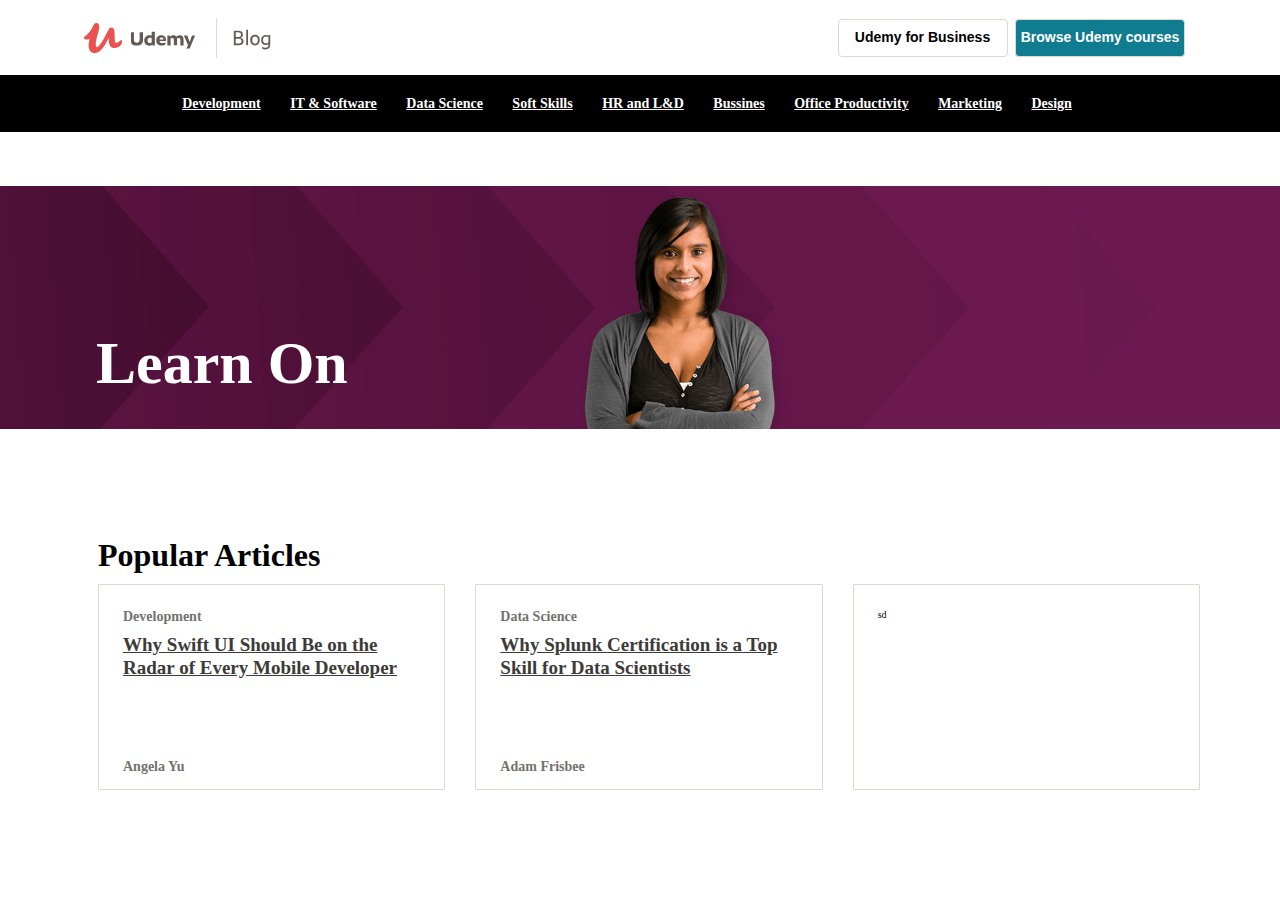
==== UdemyBlog/index.html @ 716effa5 "add+" ====
<!DOCTYPE html>
<html lang="en">
  <head>
    <meta charset="UTF-8" />
    <meta name="viewport" content="width=device-width, initial-scale=1.0" />
    <link rel="stylesheet" href="./css/bootstrap.min.css" />
    <link rel="stylesheet" href="./css/stilos.css" />
    <title>Document</title>
  </head>

  <body>
    <header class="header-main">
      <div class="img-container">
        <div class="imgs">
          <a href="#">
            <img class="img-1" src="./img-class/udemy-logo.svg"
          /></a>
          <a href="#">
            <img class="img-2" src="./img-class/just-blog-logo.svg"
          /></a>
        </div>
      </div>

      <div class="buttons">
        <button class="btn-1">Udemy for Business</button>
        <button class="btn-2">Browse Udemy courses</button>
      </div>
    </header>

    <div class="barra-menu">
      <div class="menu-cantainer">
        <ul>
          <li>
            <a href="#">Development</a>
            <a href="#">IT & Software</a>
            <a href="#">Data Science</a>
            <a href="#">Soft Skills</a>
            <a href="#">HR and L&D</a>
            <a href="#">Bussines</a>
            <a href="#">Office Productivity</a>
            <a href="#">Marketing</a>
            <a href="#">Design</a>
            <a href="#"
              ><img class="icon" src="./img-class/icons8-searchpng.png" alt=""
            /></a>
          </li>
        </ul>
      </div>
    </div>

    <div class="img-fondo">
      <img class="img-3" src="./img-class/fondoUdemy.png" alt="" />

      <h2 class="title-img">Learn On</h2>
    </div>

    <section class="container-main">
      <div></div>
      <div class="titles"><h3>Popular Articles</h3></div>
      <div class="container-1">
        <div class="blocks bc-1">
          <div>
            <p class="title-superior">Development</p>
          </div>
          <h2 class="title-center">
            <a href="#" class="link-s"
              >Why Swift UI Should Be on the Radar of Every Mobile Developer</a
            >
          </h2>
          <div class="title-inferior">
            <h2>Angela Yu</h2>
          </div>
        </div>

        <div class="blocks bc-2">
          <div>
            <p class="title-superior">Data Science</p>
          </div>
          <h2 class="title-center">
            <a href="#" class="link-s"
              >Why Splunk Certification is a Top Skill for Data Scientists</a
            >
          </h2>
          <div class="title-inferior">
            <h2>Adam Frisbee</h2>
          </div>
        </div>
        <div class="blocks">sd</div>
      </div>
    </section>
  </body>
</html>
---- UdemyBlog/css/stilos.css ----
* {
  margin: 0;
  padding: 0;
  box-sizing: border-box;
}
html {
  font-size: 62.5%;
}
.header-main {
  display: flex;
  height: 7.5rem;
}
.imgs {
  display: flex;
  margin: 1.8rem 0 0 8.4rem;
}
.img-1 {
  height: 4rem;
  margin-right: 00.5rem;
}
.img-2 {
  height: 4rem;
}

.buttons {
  width: 100vw;
  text-align: right;
  margin: auto;
  margin-right: 9rem;
}

.btn-1,
.btn-2 {
  margin-right: 0.5rem;
  height: 2.5rem;
  border: 1px solid #dcdacb;
  width: 17rem;
  height: 3.8rem;
  font-size: 1.4rem;
  font-weight: 700;
  line-height: 120%;
  border-radius: 4px;
  cursor: pointer;
}
.btn-1 {
  background-color: transparent;
}
.btn-2 {
  background-color: #0f7c90;
  color: #ffff;
}
.btn-1:hover {
  background-color: #0f7c90;
  color: #ffff;
  text-decoration: none;
}
.btn-2:hover {
  background-color: #0a5260;
  text-decoration: none;
}

.barra-menu {
  background-color: #000;
  height: 5.7rem;
  width: 100%;
}

.menu-container,
ul {
  padding-top: 2.1rem;
}
.menu-container,
ul a {
  padding: 1.3rem;
}

.menu-container,
li,
a {
  text-align: center;
  color: #fff;
  font-size: 1.4rem;
  font-weight: 700;
  line-height: 120%;
}

.menu-container,
a:hover {
  color: #fff;
}

.icon {
  height: 2.5rem;
  float: right;
  margin-right: 9.5rem;
  margin-left: -15rem;
  /* margin-right: -22rem; */
}

.img-3 {
  width: 100%;
  object-fit: none;
  height: 39vh;
}

.title-img {
  color: #fff;
  font-weight: 700;
  font-size: 6rem;
  margin: -15.6rem 0 0 9.6rem;
}
.img-fondo {
  margin-bottom: 10rem;
}

.container-main {
  /* background-color: blueviolet; */
  width: 100%;
  padding-left: 9.8rem;
  padding-right: 8rem;
  /* 84px; */
}
.container-1 {
  /* background-color: blanchedalmond; */
  /* padding: 3rem 0 3rem; */
  display: flex;
}
.titles {
  margin-top: 13.9rem;
  margin-bottom: 1rem;
}

.titles,
h3 {
  font-size: 3.2rem;
  font-weight: 700;
}

.blocks {
  /* background-color: brown; */
  width: 33.3%;
  border: 1px solid #dcdacb;
  border-radius: 1px;
  padding: 24px;
}

.bc-1,
.bc-2 {
  margin-right: 3rem;
}

.link-s {
  color: #3c3b37;
  font-weight: 700;
  font-size: 1.9rem;
  height: 70px;
  margin-bottom: 10px;
  line-height: 1.2;
}
.title-superior {
  color: #73726c;
  line-height: 120%;
  font-size: 1.4rem;
  font-weight: 700;
  margin-bottom: 0.8rem;
}

.title-center {
  margin-bottom: 8rem;
}

.title-inferior,
h2 {
  font-size: 1.4rem;
  color: #73726c;
}
.title-inferior {
  margin-top: 4.8rem;
  margin-bottom: -1rem;
}

/* @media screen and (max-width: 450px) {
  For mobile phones:
  .imgs {
    width: 100%;
    margin-left: 3rem;
  }

  .img-1,
  .img-2 {
    height: 4rem;
  }
  .buttons {
    margin-left: 3rem;
    width: 17.5rem;
    height: 3.8rem;
  }
} */
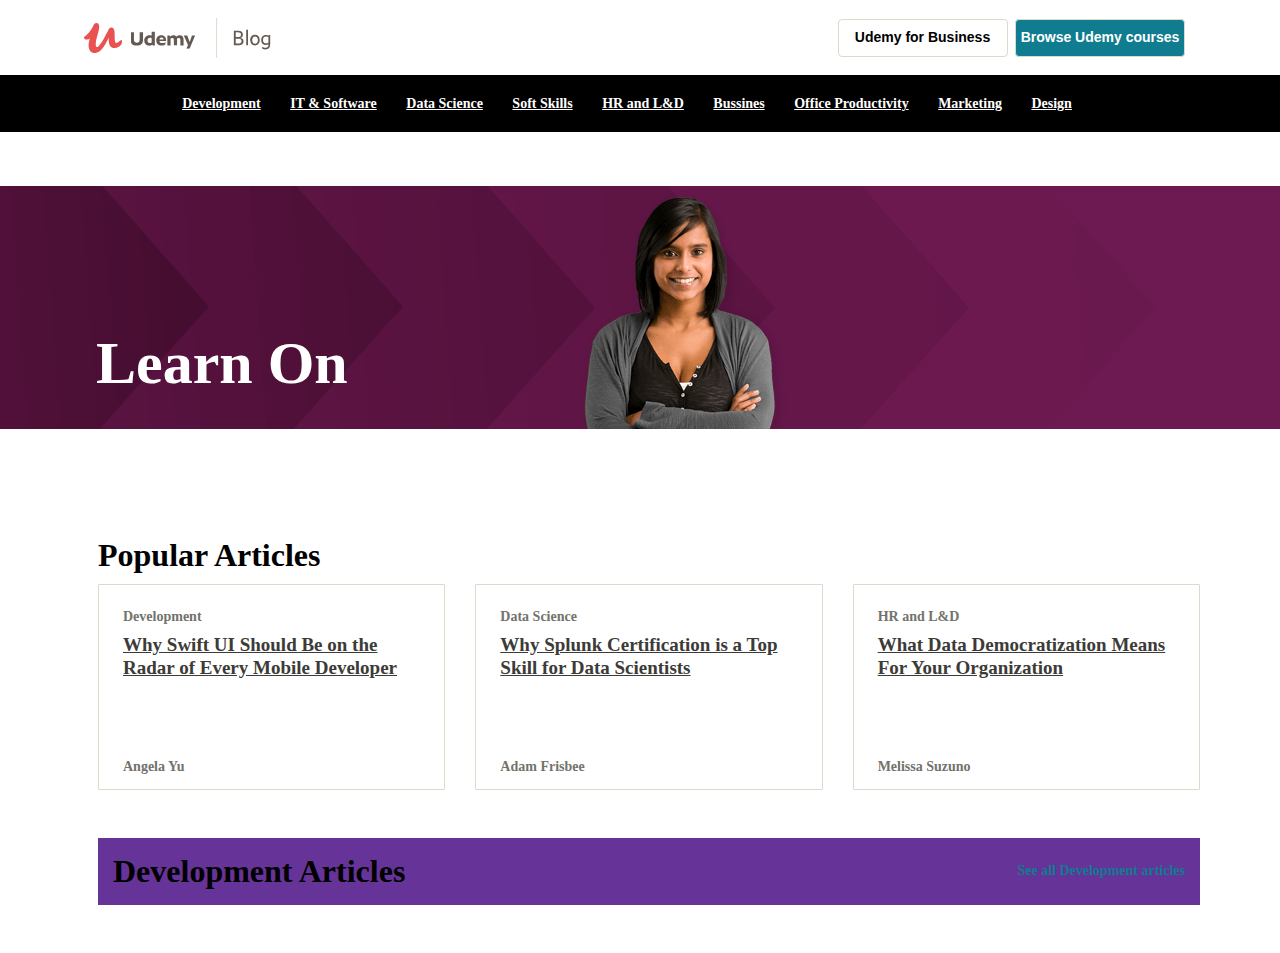
==== commit 297d5df0: "add-head" ====
--- a/UdemyBlog/index.html
+++ b/UdemyBlog/index.html
@@ -56,7 +56,7 @@
 
     <section class="container-main">
       <div></div>
-      <div class="titles"><h3>Popular Articles</h3></div>
+      <div><h3 class="titles">Popular Articles</h3></div>
       <div class="container-1">
         <div class="blocks bc-1">
           <div>
@@ -85,7 +85,30 @@
             <h2>Adam Frisbee</h2>
           </div>
         </div>
-        <div class="blocks">sd</div>
+        <div class="blocks">
+          <div>
+            <p class="title-superior">HR and L&D</p>
+          </div>
+          <h2 class="title-center">
+            <a href="#" class="link-s"
+              >What Data Democratization Means For Your Organization</a
+            >
+          </h2>
+          <div class="title-inferior">
+            <h2>Melissa Suzuno</h2>
+          </div>
+        </div>
+      </div>
+    </section>
+
+    <section class="container-2">
+      <div class="header-link">
+        <div class="block-3">
+          <div class="link-1"><p class="text-1">Development Articles</p></div>
+          <div class="link-2">
+            <a href="#" class="links">See all Development articles</a>
+          </div>
+        </div>
       </div>
     </section>
   </body>
--- a/UdemyBlog/css/stilos.css
+++ b/UdemyBlog/css/stilos.css
@@ -113,25 +113,29 @@
   margin-bottom: 10rem;
 }
 
-.container-main {
+.container-main,
+.container-2 {
   /* background-color: blueviolet; */
   width: 100%;
   padding-left: 9.8rem;
   padding-right: 8rem;
+  margin-bottom: 4.8rem;
   /* 84px; */
 }
-.container-1 {
-  /* background-color: blanchedalmond; */
-  /* padding: 3rem 0 3rem; */
+.container-1,
+.block-3 {
   display: flex;
 }
 .titles {
   margin-top: 13.9rem;
   margin-bottom: 1rem;
 }
+.link-2 {
+  background-color: rebeccapurple;
+}
 
 .titles,
-h3 {
+.text-1 {
   font-size: 3.2rem;
   font-weight: 700;
 }
@@ -157,6 +161,12 @@
   margin-bottom: 10px;
   line-height: 1.2;
 }
+
+.link-s:hover {
+  color: #0f7c90;
+  text-decoration: none;
+}
+
 .title-superior {
   color: #73726c;
   line-height: 120%;
@@ -179,6 +189,28 @@
   margin-bottom: -1rem;
 }
 
+.header-link {
+  background-color: rebeccapurple;
+  padding: 1.5rem;
+}
+.link-2,
+.link-1 {
+  width: 50%;
+}
+.link-2,
+.links {
+  text-align: right;
+  margin: auto;
+  font-size: 1.4rem;
+  font-weight: 700;
+  line-height: 120%;
+  color: #0f7c90;
+  text-decoration: none;
+}
+
+.links:hover {
+  color: #0f7c90;
+}
 /* @media screen and (max-width: 450px) {
   For mobile phones:
   .imgs {
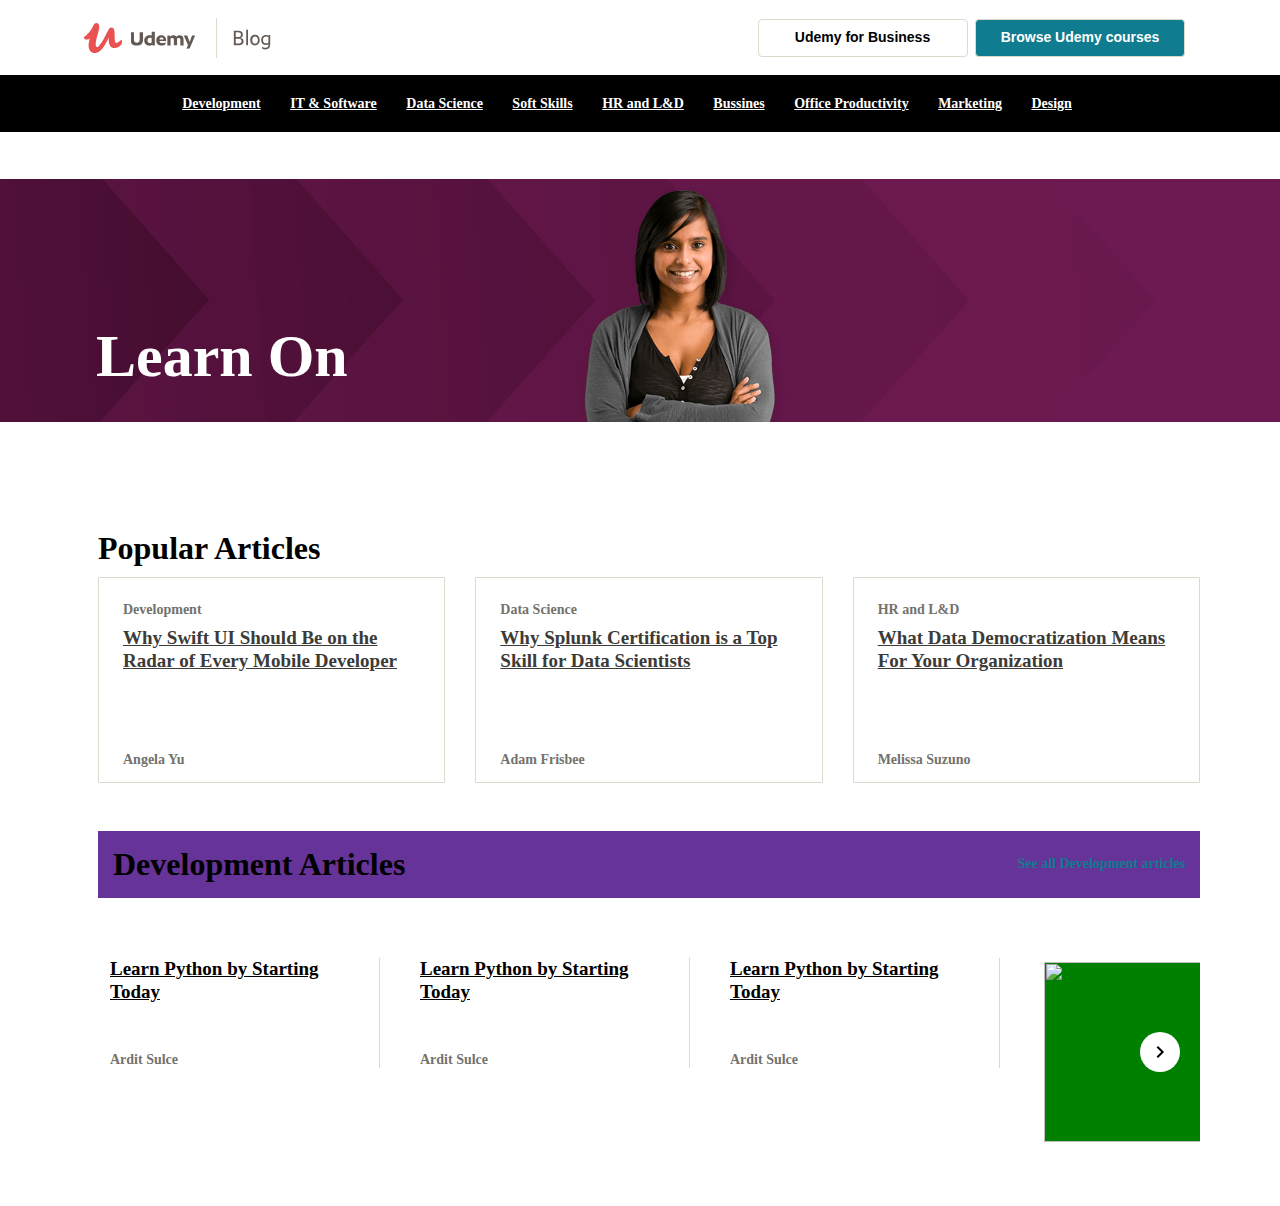
==== commit 5e061cca: "add-corusel" ====
--- a/UdemyBlog/index.html
+++ b/UdemyBlog/index.html
@@ -49,8 +49,7 @@
     </div>
 
     <div class="img-fondo">
-      <img class="img-3" src="./img-class/fondoUdemy.png" alt="" />
-
+      <img class="img-3" src="./img-class/fondoUdemy.png" />
       <h2 class="title-img">Learn On</h2>
     </div>
 
@@ -111,5 +110,72 @@
         </div>
       </div>
     </section>
+
+    <section class="container-2">
+      <div id="wrapper">
+        <div id="carousel">
+          <div id="content">
+            <div class="box-1">
+              <h2><a class="ref-1" href="#">Learn Python by Starting Today</a></h2>
+              <div class="title-inferior">
+                <h2>Ardit Sulce</h2>
+              </div>
+            </div>
+            <div class="box-1">
+              <h2><a class="ref-1" href="#">Learn Python by Starting Today</a></h2>
+              <div class="title-inferior">
+                <h2>Ardit Sulce</h2>
+              </div>
+            </div>
+
+            <div class="box-1">
+              <h2><a class="ref-1" href="#">Learn Python by Starting Today</a></h2>
+              <div class="title-inferior">
+                <h2>Ardit Sulce</h2>
+              </div>
+            </div>
+
+            
+
+            <img
+              class="item"
+              src="https://lh3.googleusercontent.com/0OynDYRoCaQWJIUyiOrUVeoub0mLNrDUcUZrJXF2WHQD77o-F_g2EnqZqVevO954WzD7mC5qTg=w512-h512-l90-rj"
+            />
+            <img
+              src="https://lh3.googleusercontent.com/e2WxnnYi-F9oN4e0HdLosbq8nlxezfIlxAze2Ba0zE2JR8Es7j-4tNtXc9atwL51FHpaTMtDgmc=w544-h544-l90-rj"
+              class="item"
+            />
+          
+           
+        </div>
+        <button id="prev">
+          <svg
+            xmlns="http://www.w3.org/2000/svg"
+            width="24"
+            height="24"
+            viewBox="0 0 24 24"
+          >
+            <path fill="none" d="M0 0h24v24H0V0z" />
+            <path
+              d="M15.61 7.41L14.2 6l-6 6 6 6 1.41-1.41L11.03 12l4.58-4.59z"
+            />
+          </svg>
+        </button>
+        <button id="next">
+          <svg
+            xmlns="http://www.w3.org/2000/svg"
+            width="24"
+            height="24"
+            viewBox="0 0 24 24"
+          >
+            <path fill="none" d="M0 0h24v24H0V0z" />
+            <path
+              d="M10.02 6L8.61 7.41 13.19 12l-4.58 4.59L10.02 18l6-6-6-6z"
+            />
+          </svg>
+        </button>
+      </div>
+    </section>
   </body>
+  <script src="./corusel.js"></script>
 </html>
--- a/UdemyBlog/css/stilos.css
+++ b/UdemyBlog/css/stilos.css
@@ -34,7 +34,7 @@
   margin-right: 0.5rem;
   height: 2.5rem;
   border: 1px solid #dcdacb;
-  width: 17rem;
+  width: 21rem;
   height: 3.8rem;
   font-size: 1.4rem;
   font-weight: 700;
@@ -63,6 +63,7 @@
   background-color: #000;
   height: 5.7rem;
   width: 100%;
+  margin-bottom: -0.7rem;
 }
 
 .menu-container,
@@ -109,9 +110,6 @@
   font-size: 6rem;
   margin: -15.6rem 0 0 9.6rem;
 }
-.img-fondo {
-  margin-bottom: 10rem;
-}
 
 .container-main,
 .container-2 {
@@ -153,7 +151,8 @@
   margin-right: 3rem;
 }
 
-.link-s {
+.link-s,
+.ref-1 {
   color: #3c3b37;
   font-weight: 700;
   font-size: 1.9rem;
@@ -162,7 +161,8 @@
   line-height: 1.2;
 }
 
-.link-s:hover {
+.link-s:hover,
+.ref-1:hover {
   color: #0f7c90;
   text-decoration: none;
 }
@@ -228,3 +228,69 @@
     height: 3.8rem;
   }
 } */
+
+#wrapper {
+  width: 100%;
+  position: relative;
+}
+
+#carousel {
+  overflow: auto;
+  scroll-behavior: smooth;
+  scrollbar-width: none;
+}
+
+#carousel::-webkit-scrollbar {
+  height: 0;
+}
+
+#prev,
+#next {
+  display: flex;
+  justify-content: center;
+  align-content: center;
+  background: white;
+  border: none;
+  padding: 8px;
+  border-radius: 50%;
+  outline: 0;
+  cursor: pointer;
+  position: absolute;
+}
+
+#prev {
+  top: 50%;
+  left: 0;
+  transform: translate(50%, -50%);
+  display: none;
+}
+
+#next {
+  top: 50%;
+  right: 0;
+  transform: translate(-50%, -50%);
+}
+
+#content {
+  display: grid;
+  grid-gap: 16px;
+  grid-auto-flow: column;
+  box-sizing: border-box;
+}
+
+.item {
+  width: 180px;
+  height: 180px;
+  background: green;
+  margin: 1.6rem;
+}
+.box-1 {
+  border-right: 1px solid #dcdacb;
+  padding: 0 24px 0 0;
+  width: 27rem;
+  height: 11rem;
+  margin: 1.2rem;
+}
+.ref-1 {
+  color: #000;
+}
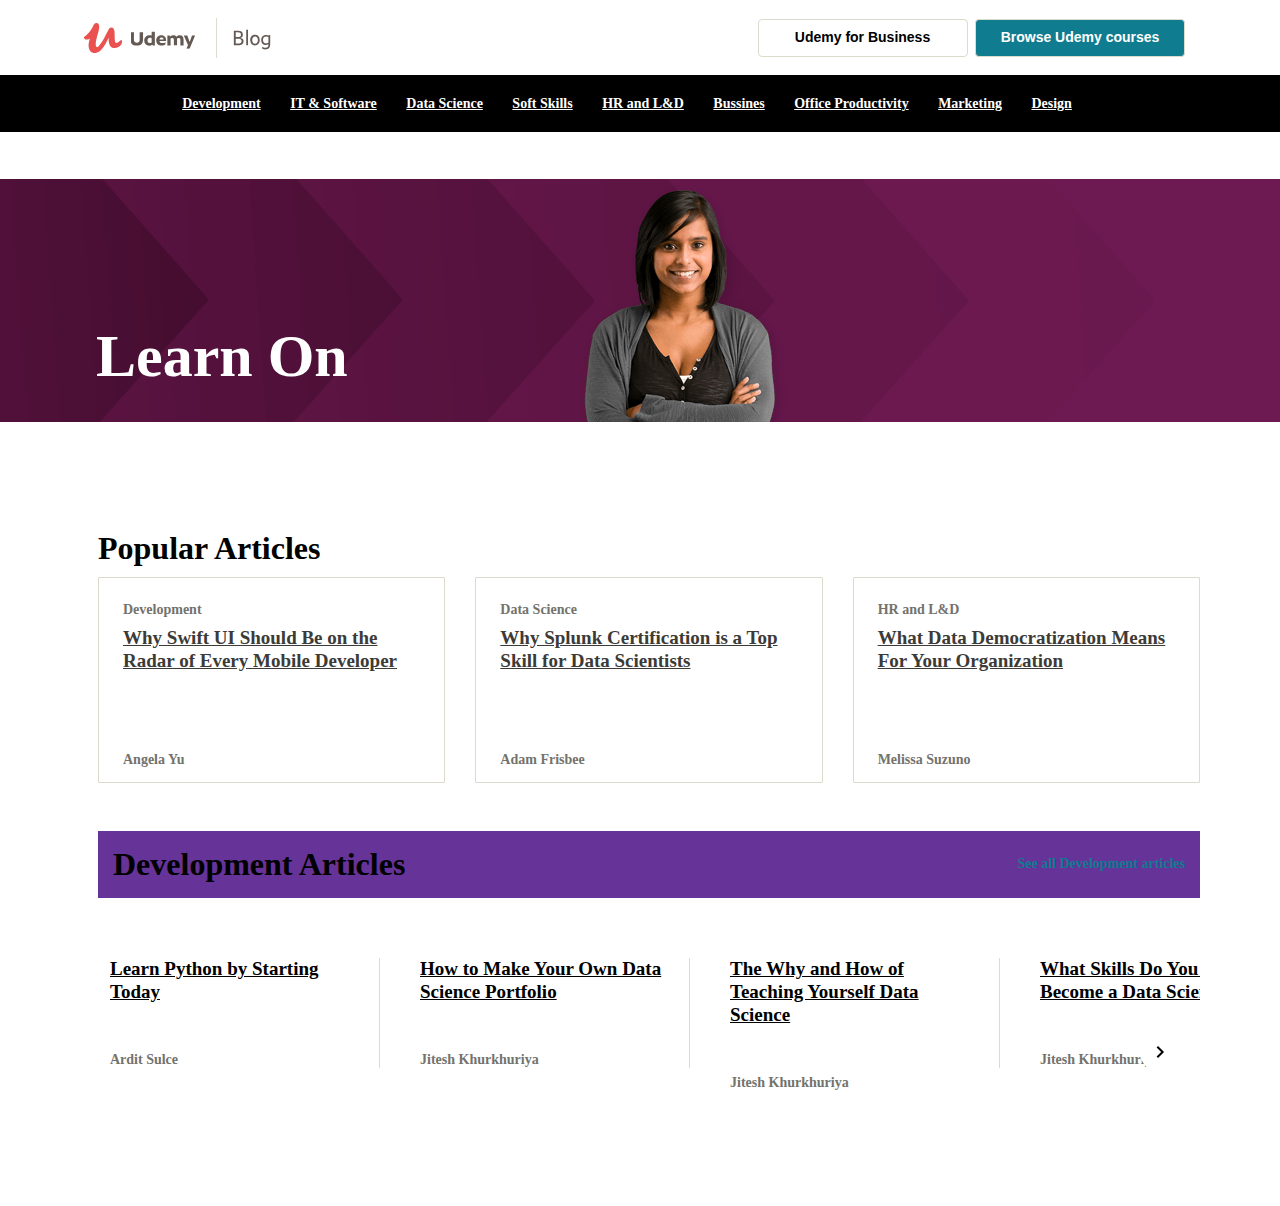
==== commit 8658b8b5: "add" ====
--- a/UdemyBlog/index.html
+++ b/UdemyBlog/index.html
@@ -122,16 +122,28 @@
               </div>
             </div>
             <div class="box-1">
-              <h2><a class="ref-1" href="#">Learn Python by Starting Today</a></h2>
+              <h2><a class="ref-1" href="#">How to Make Your Own Data Science Portfolio</a></h2>
               <div class="title-inferior">
-                <h2>Ardit Sulce</h2>
+                <h2>Jitesh Khurkhuriya</h2>
               </div>
             </div>
 
             <div class="box-1">
-              <h2><a class="ref-1" href="#">Learn Python by Starting Today</a></h2>
+              <h2><a class="ref-1" href="#">The Why and How of Teaching Yourself Data Science</a></h2>
               <div class="title-inferior">
-                <h2>Ardit Sulce</h2>
+                <h2>Jitesh Khurkhuriya</h2>
+              </div>
+            </div>
+            <div class="box-1">
+              <h2><a class="ref-1" href="#">What Skills Do You Need to Become a Data Scientist?</a></h2>
+              <div class="title-inferior">
+                <h2>Jitesh Khurkhuriya</h2>
+              </div>
+            </div>
+            <div class="box-1">
+              <h2><a class="ref-1" href="#">The Why and How of Teaching Yourself Data Science</a></h2>
+              <div class="title-inferior">
+                <h2>Jitesh Khurkhuriya</h2>
               </div>
             </div>
 
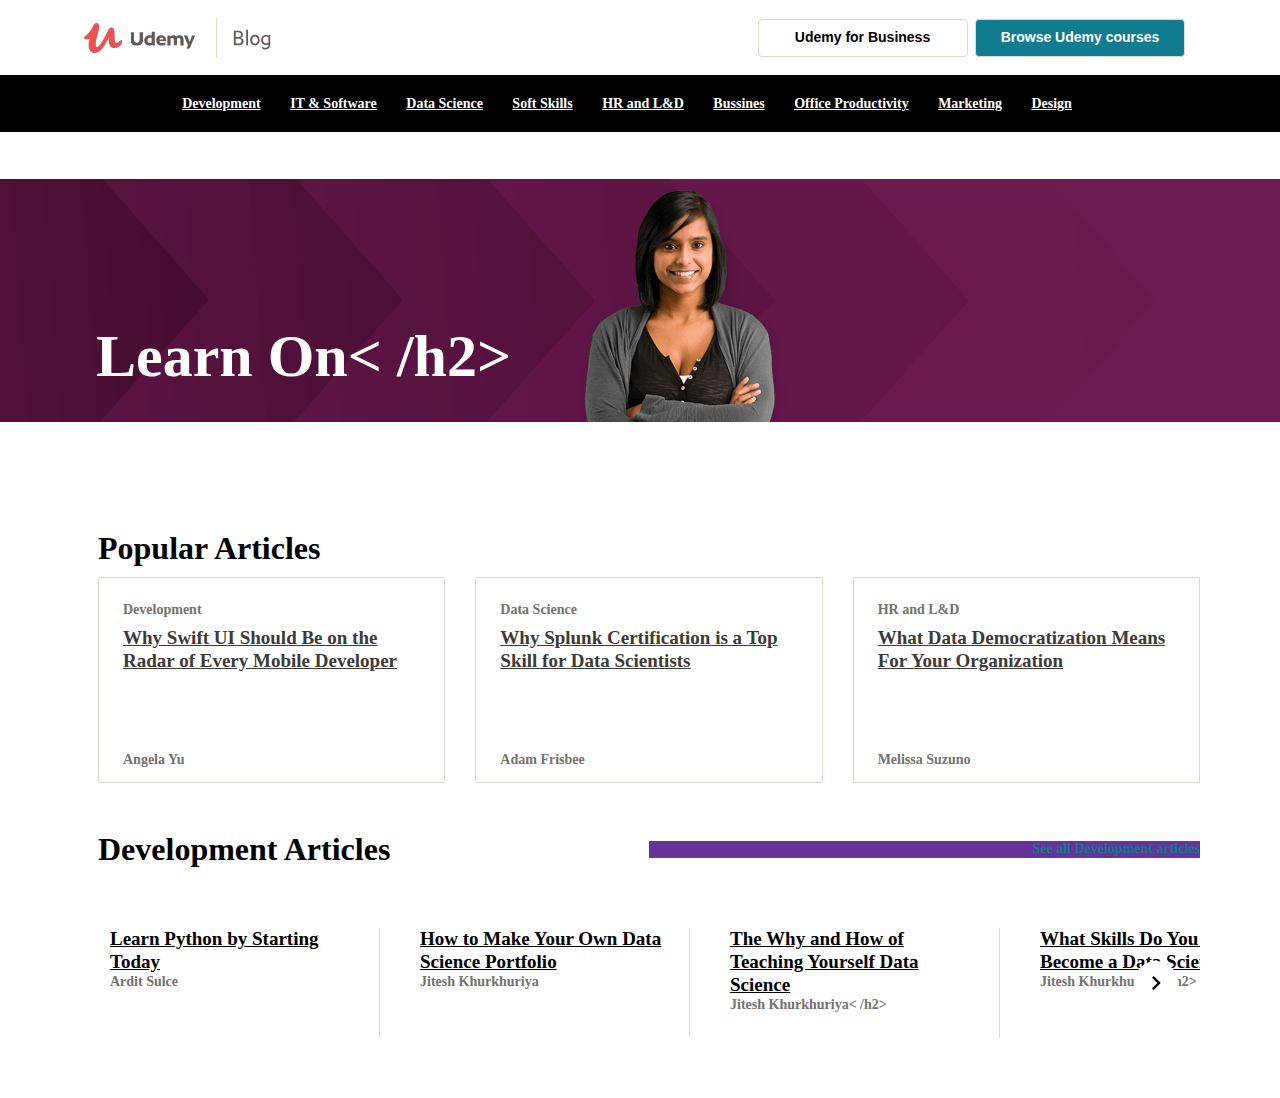
==== commit 1dec4700: "aa" ====
--- a/UdemyBlog/index.html
+++ b/UdemyBlog/index.html
@@ -1,193 +1,162 @@
 <!DOCTYPE html>
 <html lang="en">
-  <head>
-    <meta charset="UTF-8" />
-    <meta name="viewport" content="width=device-width, initial-scale=1.0" />
-    <link rel="stylesheet" href="./css/bootstrap.min.css" />
-    <link rel="stylesheet" href="./css/stilos.css" />
-    <title>Document</title>
-  </head>
 
-  <body>
-    <header class="header-main">
-      <div class="img-container">
-        <div class="imgs">
-          <a href="#">
-            <img class="img-1" src="./img-class/udemy-logo.svg"
-          /></a>
-          <a href="#">
-            <img class="img-2" src="./img-class/just-blog-logo.svg"
-          /></a>
+<head>
+  <meta charset="UTF-8" />
+  <meta name="viewport" content="width=device-width, initial-scale=1.0" />
+  <link rel="stylesheet" href="./css/bootstrap.min.css" />
+  <link rel="stylesheet" href="./css/stilos.css" />
+  <title>Document</title>
+</head>
+
+<body>
+  <header class="header-main">
+    <div class="img-container">
+      <div class="imgs">
+        <a href="#">
+          <img class="img-1" src="./img-class/udemy-logo.svg" /></a>
+        <a href="#">
+          <img class="img-2" src="./img-class/just-blog-logo.svg" /></a>
+      </div>
+    </div>
+
+    <div class="buttons">
+      <button class="btn-1">Udemy for Business</button>
+      <button class="btn-2">Browse Udemy courses</button>
+    </div>
+  </header>
+
+  <div class="barra-menu">
+    <div class="menu-cantainer">
+      <ul>
+        <li>
+          <a href="#">Development</a>
+          <a href="#">IT & Software</a>
+          <a href="#">Data Science</a>
+          <a href="#">Soft Skills</a>
+          <a href="#">HR and L&D</a>
+          <a href="#">Bussines</a>
+          <a href="#">Office Productivity</a>
+          <a href="#">Marketing</a>
+          <a href="#">Design</a>
+          <a href="#"><img class="icon" src="./img-class/icons8-searchpng.png" alt="" /></a>
+        </li>
+      </ul>
+    </div>
+  </div>
+
+  <div class="img-fondo">
+    <img class="img-3" src="./img-class/fondoUdemy.png" />
+    <h2 class="title-img">Learn On< /h2>
+
+                                                  
+
+
+      
+  </div>
+
+  <section class="container-main">
+    <div></div>
+    <div>
+      <h3 class="titles">Popular Articles</h3>
+    </div>
+    <div class="container-1">
+      <div class="blocks bc-1">
+        <div>
+          <p class="title-superior">Development</p>
+        </div>
+        <h2 class="title-center">
+          <a href="#" class="link-s">Why Swift UI Should Be on the Radar of Every Mobile Developer</a>
+        </h2>
+        <div class="title-inferior">
+          <h2>Angela Yu</h2>
         </div>
       </div>
 
-      <div class="buttons">
-        <button class="btn-1">Udemy for Business</button>
-        <button class="btn-2">Browse Udemy courses</button>
+      <div class="blocks bc-2">
+        <div>
+          <p class="title-superior">Data Science</p>
+        </div>
+        <h2 class="title-center">
+          <a href="#" class="link-s">Why Splunk Certification is a Top Skill for Data Scientists</a>
+        </h2>
+        <div class="title-inferior">
+          <h2>Adam Frisbee</h2>
+        </div>
       </div>
-    </header>
-
-    <div class="barra-menu">
-      <div class="menu-cantainer">
-        <ul>
-          <li>
-            <a href="#">Development</a>
-            <a href="#">IT & Software</a>
-            <a href="#">Data Science</a>
-            <a href="#">Soft Skills</a>
-            <a href="#">HR and L&D</a>
-            <a href="#">Bussines</a>
-            <a href="#">Office Productivity</a>
-            <a href="#">Marketing</a>
-            <a href="#">Design</a>
-            <a href="#"
-              ><img class="icon" src="./img-class/icons8-searchpng.png" alt=""
-            /></a>
-          </li>
-        </ul>
+      <div class="blocks">
+        <div>
+          <p class="title-superior">HR and L&D</p>
+        </div>
+        <h2 class="title-center">
+          <a href="#" class="link-s">What Data Democratization Means For Your Organization</a>
+        </h2>
+        <div class="title-inferior">
+          <h2>Melissa Suzuno</h2>
+        </div>
       </div>
     </div>
+  </section>
 
-    <div class="img-fondo">
-      <img class="img-3" src="./img-class/fondoUdemy.png" />
-      <h2 class="title-img">Learn On</h2>
+  <section class="container-2">
+    <div>
+      <div class="block-3">
+        <div class="link-1">
+          <p class="text-1">Development Articles</p>
+        </div>
+        <div class="link-2">
+          <a href="#" class="links">See all Development articles</a>
+        </div>
+      </div>
     </div>
+  </section>
 
-    <section class="container-main">
-      <div></div>
-      <div><h3 class="titles">Popular Articles</h3></div>
-      <div class="container-1">
-        <div class="blocks bc-1">
-          <div>
-            <p class="title-superior">Development</p>
+  <section class="container-2">
+    <div id="wrapper">
+      <div id="carousel">
+        <div id="content">
+          <div class="box-1">
+            <h2 class="title-a">
+              <a class="ref-1" href="#">Learn Python by Starting Today</a>
+            </h2>
+            <h2 class="title-h2">Ardit Sulce</h2>
           </div>
-          <h2 class="title-center">
-            <a href="#" class="link-s"
-              >Why Swift UI Should Be on the Radar of Every Mobile Developer</a
-            >
-          </h2>
-          <div class="title-inferior">
-            <h2>Angela Yu</h2>
+          <div class="box-1">
+            <h2 class="title-a">
+              <a class="ref-1" href="#">How to Make Your Own Data Science Portfolio</a>
+            </h2>
+            <h2 class="title-h2">Jitesh Khurkhuriya</h2>
+          </div>
+          <div class="box-1">
+            <h2 class="title-a">
+              <a class="ref-1" href="#">The Why and How of Teaching Yourself Data Science</a>
+            </h2>
+            <h2 class="title-h2d ">Jitesh Khurkhuriya< /h2>
+          </div>
+          <div class="box-1">
+            <h2 class="title-a">
+              <a class="ref-1" href="#">What Skills Do You Need to Become a Data Scientist?</a>
+            </h2>
+            <h2 class="title-h2">Jitesh Khurkhuriya< /h2>
+
           </div>
         </div>
-
-        <div class="blocks bc-2">
-          <div>
-            <p class="title-superior">Data Science</p>
-          </div>
-          <h2 class="title-center">
-            <a href="#" class="link-s"
-              >Why Splunk Certification is a Top Skill for Data Scientists</a
-            >
-          </h2>
-          <div class="title-inferior">
-            <h2>Adam Frisbee</h2>
-          </div>
-        </div>
-        <div class="blocks">
-          <div>
-            <p class="title-superior">HR and L&D</p>
-          </div>
-          <h2 class="title-center">
-            <a href="#" class="link-s"
-              >What Data Democratization Means For Your Organization</a
-            >
-          </h2>
-          <div class="title-inferior">
-            <h2>Melissa Suzuno</h2>
-          </div>
-        </div>
-      </div>
-    </section>
-
-    <section class="container-2">
-      <div class="header-link">
-        <div class="block-3">
-          <div class="link-1"><p class="text-1">Development Articles</p></div>
-          <div class="link-2">
-            <a href="#" class="links">See all Development articles</a>
-          </div>
-        </div>
-      </div>
-    </section>
-
-    <section class="container-2">
-      <div id="wrapper">
-        <div id="carousel">
-          <div id="content">
-            <div class="box-1">
-              <h2><a class="ref-1" href="#">Learn Python by Starting Today</a></h2>
-              <div class="title-inferior">
-                <h2>Ardit Sulce</h2>
-              </div>
-            </div>
-            <div class="box-1">
-              <h2><a class="ref-1" href="#">How to Make Your Own Data Science Portfolio</a></h2>
-              <div class="title-inferior">
-                <h2>Jitesh Khurkhuriya</h2>
-              </div>
-            </div>
-
-            <div class="box-1">
-              <h2><a class="ref-1" href="#">The Why and How of Teaching Yourself Data Science</a></h2>
-              <div class="title-inferior">
-                <h2>Jitesh Khurkhuriya</h2>
-              </div>
-            </div>
-            <div class="box-1">
-              <h2><a class="ref-1" href="#">What Skills Do You Need to Become a Data Scientist?</a></h2>
-              <div class="title-inferior">
-                <h2>Jitesh Khurkhuriya</h2>
-              </div>
-            </div>
-            <div class="box-1">
-              <h2><a class="ref-1" href="#">The Why and How of Teaching Yourself Data Science</a></h2>
-              <div class="title-inferior">
-                <h2>Jitesh Khurkhuriya</h2>
-              </div>
-            </div>
-
-            
-
-            <img
-              class="item"
-              src="https://lh3.googleusercontent.com/0OynDYRoCaQWJIUyiOrUVeoub0mLNrDUcUZrJXF2WHQD77o-F_g2EnqZqVevO954WzD7mC5qTg=w512-h512-l90-rj"
-            />
-            <img
-              src="https://lh3.googleusercontent.com/e2WxnnYi-F9oN4e0HdLosbq8nlxezfIlxAze2Ba0zE2JR8Es7j-4tNtXc9atwL51FHpaTMtDgmc=w544-h544-l90-rj"
-              class="item"
-            />
-          
-           
-        </div>
         <button id="prev">
-          <svg
-            xmlns="http://www.w3.org/2000/svg"
-            width="24"
-            height="24"
-            viewBox="0 0 24 24"
-          >
+          <svg xmlns="http://www.w3.org/2000/svg" width="28" height="28" viewbox="0 0 27 24">
             <path fill="none" d="M0 0h24v24H0V0z" />
-            <path
-              d="M15.61 7.41L14.2 6l-6 6 6 6 1.41-1.41L11.03 12l4.58-4.59z"
-            />
+            <path d="M15.61 7.41L14.2 6l-6 6 6 6 1.41-1.41L11.03 12l4.58-4.59z" />
           </svg>
         </button>
         <button id="next">
-          <svg
-            xmlns="http://www.w3.org/2000/svg"
-            width="24"
-            height="24"
-            viewBox="0 0 24 24"
-          >
+          <svg xmlns="http://www.w3.org/2000/svg" width="28" height="28" viewbox="0 0 24 24">
             <path fill="none" d="M0 0h24v24H0V0z" />
-            <path
-              d="M10.02 6L8.61 7.41 13.19 12l-4.58 4.59L10.02 18l6-6-6-6z"
-            />
+            <path d="M10.02 6L8.61 7.41 13.19 12l-4.58 4.59L10.02 18l6-6-6-6z" />
           </svg>
         </button>
       </div>
-    </section>
-  </body>
-  <script src="./corusel.js"></script>
-</html>
+  </section>
+</body>
+<script src="./corusel.js"></script>
+</body>
+
+</html>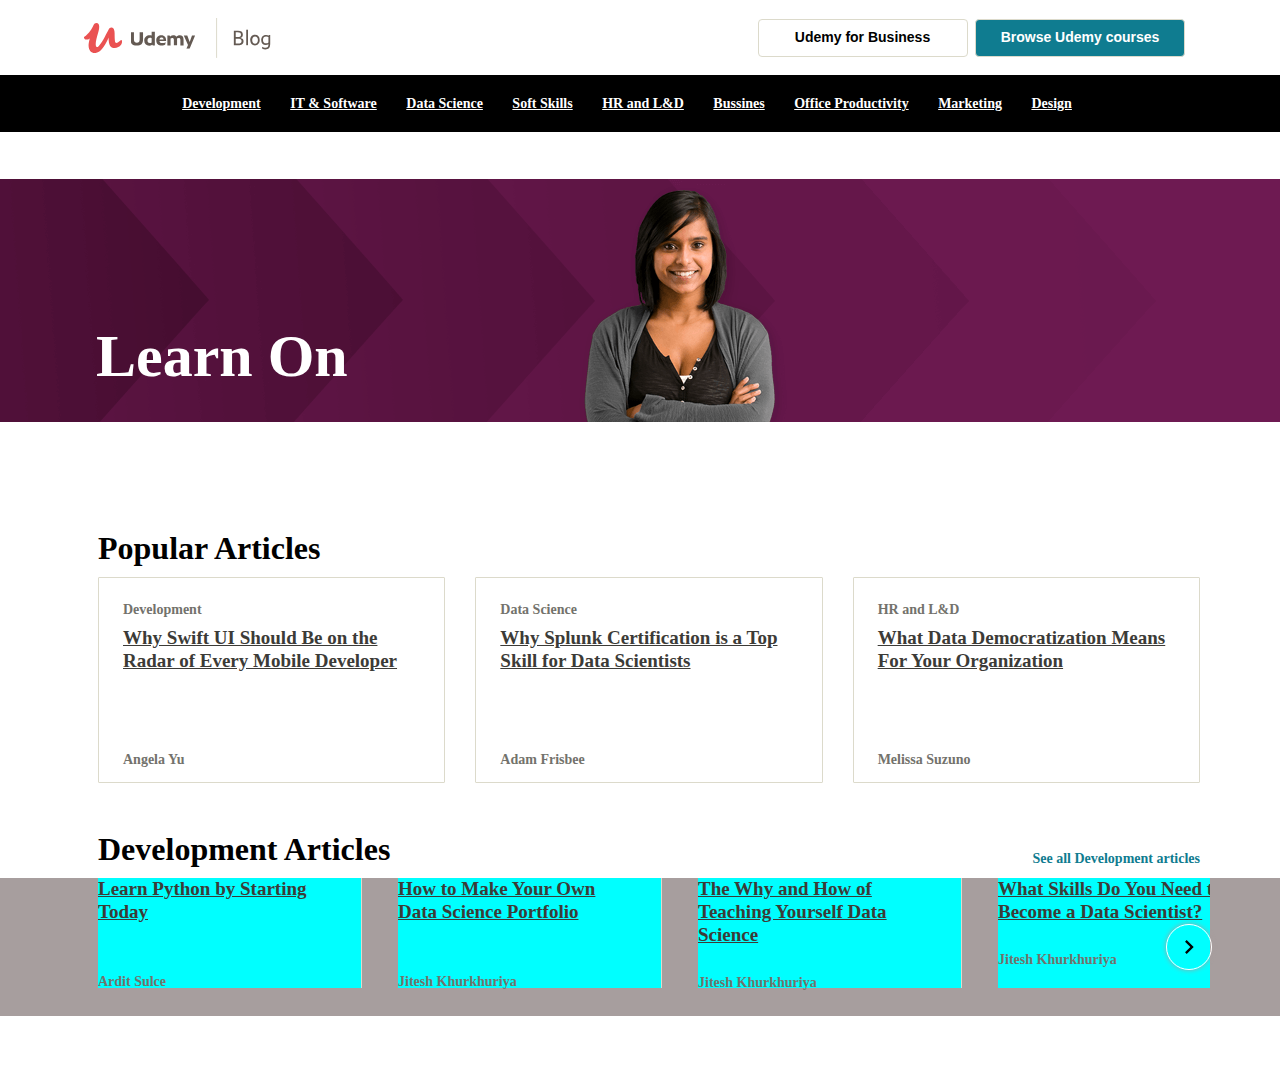
==== commit e9535f30: "add" ====
--- a/UdemyBlog/index.html
+++ b/UdemyBlog/index.html
@@ -2,161 +2,216 @@
 <html lang="en">
 
 <head>
-  <meta charset="UTF-8" />
-  <meta name="viewport" content="width=device-width, initial-scale=1.0" />
-  <link rel="stylesheet" href="./css/bootstrap.min.css" />
-  <link rel="stylesheet" href="./css/stilos.css" />
-  <title>Document</title>
+    <meta charset="UTF-8" />
+    <meta name="viewport" content="width=device-width, initial-scale=1.0" />
+    <link rel="stylesheet" href="./css/bootstrap.min.css" />
+    <link rel="stylesheet" href="./css/stilos.css" />
+    <title>Document</title>
 </head>
 
 <body>
-  <header class="header-main">
-    <div class="img-container">
-      <div class="imgs">
-        <a href="#">
-          <img class="img-1" src="./img-class/udemy-logo.svg" /></a>
-        <a href="#">
-          <img class="img-2" src="./img-class/just-blog-logo.svg" /></a>
-      </div>
+    <header class="header-main">
+        <div class="img-container">
+            <div class="imgs">
+                <a href="#">
+                    <img class="img-1" src="./img-class/udemy-logo.svg" /></a>
+                <a href="#">
+                    <img class="img-2" src="./img-class/just-blog-logo.svg" /></a>
+            </div>
+        </div>
+
+        <div class="buttons">
+            <button class="btn-1">Udemy for Business</button>
+            <button class="btn-2">Browse Udemy courses</button>
+        </div>
+    </header>
+
+    <div class="barra-menu">
+        <div class="menu-cantainer">
+            <ul>
+                <li>
+                    <a href="#">Development</a>
+                    <a href="#">IT & Software</a>
+                    <a href="#">Data Science</a>
+                    <a href="#">Soft Skills</a>
+                    <a href="#">HR and L&D</a>
+                    <a href="#">Bussines</a>
+                    <a href="#">Office Productivity</a>
+                    <a href="#">Marketing</a>
+                    <a href="#">Design</a>
+                    <a href="#"><img class="icon" src="./img-class/icons8-searchpng.png" alt="" /></a>
+                </li>
+            </ul>
+        </div>
     </div>
 
-    <div class="buttons">
-      <button class="btn-1">Udemy for Business</button>
-      <button class="btn-2">Browse Udemy courses</button>
+    <div class="img-fondo">
+        <img class="img-3" src="./img-class/fondoUdemy.png" />
+        <h2 class="title-img">Learn On</h2>
     </div>
-  </header>
-
-  <div class="barra-menu">
-    <div class="menu-cantainer">
-      <ul>
-        <li>
-          <a href="#">Development</a>
-          <a href="#">IT & Software</a>
-          <a href="#">Data Science</a>
-          <a href="#">Soft Skills</a>
-          <a href="#">HR and L&D</a>
-          <a href="#">Bussines</a>
-          <a href="#">Office Productivity</a>
-          <a href="#">Marketing</a>
-          <a href="#">Design</a>
-          <a href="#"><img class="icon" src="./img-class/icons8-searchpng.png" alt="" /></a>
-        </li>
-      </ul>
-    </div>
-  </div>
-
-  <div class="img-fondo">
-    <img class="img-3" src="./img-class/fondoUdemy.png" />
-    <h2 class="title-img">Learn On< /h2>
-
-                                                  
-
-
-      
-  </div>
-
-  <section class="container-main">
-    <div></div>
-    <div>
-      <h3 class="titles">Popular Articles</h3>
-    </div>
-    <div class="container-1">
-      <div class="blocks bc-1">
+
+
+    <section class="container-main">
         <div>
-          <p class="title-superior">Development</p>
-        </div>
-        <h2 class="title-center">
-          <a href="#" class="link-s">Why Swift UI Should Be on the Radar of Every Mobile Developer</a>
-        </h2>
-        <div class="title-inferior">
-          <h2>Angela Yu</h2>
-        </div>
-      </div>
-
-      <div class="blocks bc-2">
+            <h3 class="titles">Popular Articles</h3>
+        </div>
+        <div class="container-1">
+            <div class="blocks bc-1">
+                <div>
+                    <p class="title-superior">Development</p>
+                </div>
+                <h2 class="title-center">
+                    <a href="#" class="link-s">Why Swift UI Should Be on the Radar of Every Mobile Developer</a>
+                </h2>
+                <div class="title-inferior">
+                    <h2>Angela Yu</h2>
+                </div>
+            </div>
+
+            <div class="blocks bc-2">
+                <div>
+                    <p class="title-superior">Data Science</p>
+                </div>
+                <h2 class="title-center">
+                    <a href="#" class="link-s">Why Splunk Certification is a Top Skill for Data Scientists</a>
+                </h2>
+                <div class="title-inferior">
+                    <h2>Adam Frisbee</h2>
+                </div>
+            </div>
+            <div class="blocks">
+                <div>
+                    <p class="title-superior">HR and L&D</p>
+                </div>
+                <h2 class="title-center">
+                    <a href="#" class="link-s">What Data Democratization Means For Your Organization</a>
+                </h2>
+                <div class="title-inferior">
+                    <h2>Melissa Suzuno</h2>
+                </div>
+            </div>
+        </div>
+    </section>
+
+    <section class="container-2">
         <div>
-          <p class="title-superior">Data Science</p>
-        </div>
-        <h2 class="title-center">
-          <a href="#" class="link-s">Why Splunk Certification is a Top Skill for Data Scientists</a>
-        </h2>
-        <div class="title-inferior">
-          <h2>Adam Frisbee</h2>
-        </div>
-      </div>
-      <div class="blocks">
-        <div>
-          <p class="title-superior">HR and L&D</p>
-        </div>
-        <h2 class="title-center">
-          <a href="#" class="link-s">What Data Democratization Means For Your Organization</a>
-        </h2>
-        <div class="title-inferior">
-          <h2>Melissa Suzuno</h2>
-        </div>
-      </div>
-    </div>
-  </section>
-
-  <section class="container-2">
-    <div>
-      <div class="block-3">
-        <div class="link-1">
-          <p class="text-1">Development Articles</p>
-        </div>
-        <div class="link-2">
-          <a href="#" class="links">See all Development articles</a>
-        </div>
-      </div>
-    </div>
-  </section>
-
-  <section class="container-2">
-    <div id="wrapper">
-      <div id="carousel">
-        <div id="content">
-          <div class="box-1">
-            <h2 class="title-a">
-              <a class="ref-1" href="#">Learn Python by Starting Today</a>
-            </h2>
-            <h2 class="title-h2">Ardit Sulce</h2>
-          </div>
-          <div class="box-1">
-            <h2 class="title-a">
-              <a class="ref-1" href="#">How to Make Your Own Data Science Portfolio</a>
-            </h2>
-            <h2 class="title-h2">Jitesh Khurkhuriya</h2>
-          </div>
-          <div class="box-1">
-            <h2 class="title-a">
-              <a class="ref-1" href="#">The Why and How of Teaching Yourself Data Science</a>
-            </h2>
-            <h2 class="title-h2d ">Jitesh Khurkhuriya< /h2>
-          </div>
-          <div class="box-1">
-            <h2 class="title-a">
-              <a class="ref-1" href="#">What Skills Do You Need to Become a Data Scientist?</a>
-            </h2>
-            <h2 class="title-h2">Jitesh Khurkhuriya< /h2>
-
-          </div>
-        </div>
-        <button id="prev">
-          <svg xmlns="http://www.w3.org/2000/svg" width="28" height="28" viewbox="0 0 27 24">
-            <path fill="none" d="M0 0h24v24H0V0z" />
-            <path d="M15.61 7.41L14.2 6l-6 6 6 6 1.41-1.41L11.03 12l4.58-4.59z" />
-          </svg>
-        </button>
-        <button id="next">
-          <svg xmlns="http://www.w3.org/2000/svg" width="28" height="28" viewbox="0 0 24 24">
-            <path fill="none" d="M0 0h24v24H0V0z" />
-            <path d="M10.02 6L8.61 7.41 13.19 12l-4.58 4.59L10.02 18l6-6-6-6z" />
-          </svg>
-        </button>
-      </div>
-  </section>
+            <div class="block-3">
+                <div class="link-1">
+                    <p class="text-1">Development Articles</p>
+                </div>
+                <div class="link-2">
+                    <a href="#" class="links">See all Development articles</a>
+                </div>
+            </div>
+        </div>
+    </section>
+
+    <section class="container-3">
+        <div id="wrapper">
+            <div id="carousel">
+                <div id="content">
+                    <div class="box-1">
+                        <h2 class="title-a">
+                            <a class="ref-1" href="#">Learn Python by Starting Today</a>
+                        </h2>
+                        <h2 class="title-h2">Ardit Sulce</h2>
+                    </div>
+                    <div class="box-1">
+                        <h2 class="title-a">
+                            <a class="ref-1" href="#">How to Make Your Own Data Science Portfolio</a>
+                        </h2>
+                        <h2 class="title-h2">Jitesh Khurkhuriya</h2>
+                    </div>
+                    <div class="box-1">
+                        <h2 class="title-a">
+                            <a class="ref-1" href="#">The Why and How of Teaching Yourself Data Science</a>
+                        </h2>
+                        <h2 class="title-h2d ">Jitesh Khurkhuriya</h2>
+                    </div>
+                    <div class="box-1">
+                        <h2 class="title-a">
+                            <a class="ref-1" href="#">What Skills Do You Need to Become a Data Scientist?</a>
+                        </h2>
+                        <h2 class="title-h2d">Jitesh Khurkhuriya</h2>
+                    </div>
+                    <div class="box-1">
+                        <h2 class="title-a">
+                            <a class="ref-1" href="#">20 SQL Interview Questions You’ll Be Asked for a Developer Role</a>
+                        </h2>
+                        <h2 class="title-h2d">Imtiaz Ahmad</h2>
+                    </div>
+                    <div class="box-1">
+                        <h2 class="title-a">
+                            <a class="ref-1" href="#">What is Android? A Deep Dive into the Android Mobile Platform</a>
+                        </h2>
+                        <h2 class="title-h2d">Paulo Dichone</h2>
+                    </div>
+                    <div class="box-1">
+                        <h2 class="title-a">
+                            <a class="ref-1" href="#">What is C#? An Introduction to C# Programming Language</a>
+                        </h2>
+                        <h2 class="title-h2d">Denis panjuta
+                        </h2>
+                    </div>
+                    <div class="box-1">
+                        <h2 class="title-a">
+                            <a class="ref-1" href="#">How to Create Pandas DataFrames: A Hands-On Guide</a>
+                        </h2>
+                        <h2 class="title-h2d">Alexander Hagmann</h2>
+                    </div>
+                    <div class="box-1">
+                        <h2 class="title-a">
+                            <a class="ref-1" href="#">What is the Best Python IDE?</a>
+                        </h2>
+                        <h2 class="title-h2">Jose Portilla
+                        </h2>
+                    </div>
+                    <div class="box-1">
+                        <h2 class="title-a">
+                            <a class="ref-1" href="#">How to Get Your Scrum Master Certification</a>
+                        </h2>
+                        <h2 class="title-h2">Umer Waqar
+                        </h2>
+                    </div>
+                    <div class="box-1">
+                        <h2 class="title-a">
+                            <a class="ref-1" href="#">Android vs iOS Development: How Do They Compare?</a>
+                        </h2>
+                        <h2 class="title-h2d">Morteza Kordi
+                        </h2>
+                    </div>
+                    <div class="box-1">
+                        <h2 class="title-a">
+                            <a class="ref-1" href="#">50+ of the Most Commonly Asked C++ Interview Questions</a>
+                        </h2>
+                        <h2 class="title-h2d">Abdul Bari
+                        </h2>
+                    </div>
+
+
+                </div>
+                <button id="prev">
+                        <svg xmlns="http://www.w3.org/2000/svg" width="28" height="28" viewbox="0 0 27 24">
+                            <path fill="none" d="M0 0h24v24H0V0z"/>
+                            <path d="M15.61 7.41L14.2 6l-6 6 6 6 1.41-1.41L11.03 12l4.58-4.59z"/>
+                        </svg>
+                    </button>
+                <button id="next">
+                        <svg xmlns="http://www.w3.org/2000/svg" width="28" height="28" viewbox="0 0 24 24">
+                            <path fill="none" d="M0 0h24v24H0V0z"/>
+                            <path d="M10.02 6L8.61 7.41 13.19 12l-4.58 4.59L10.02 18l6-6-6-6z"/>
+                        </svg>
+                    </button>
+            </div>
+    </section>
 </body>
 <script src="./corusel.js"></script>
 </body>
 
+</html>
+</body>
+
+</html>
+</body>
+
 </html>--- a/UdemyBlog/css/stilos.css
+++ b/UdemyBlog/css/stilos.css
@@ -1,216 +1,238 @@
 * {
-  margin: 0;
-  padding: 0;
-  box-sizing: border-box;
-}
+    margin: 0;
+    padding: 0;
+    box-sizing: border-box;
+}
+
 html {
-  font-size: 62.5%;
-}
+    font-size: 62.5%;
+}
+
 .header-main {
-  display: flex;
-  height: 7.5rem;
-}
+    display: flex;
+    height: 7.5rem;
+}
+
 .imgs {
-  display: flex;
-  margin: 1.8rem 0 0 8.4rem;
-}
+    display: flex;
+    margin: 1.8rem 0 0 8.4rem;
+}
+
 .img-1 {
-  height: 4rem;
-  margin-right: 00.5rem;
-}
+    height: 4rem;
+    margin-right: 00.5rem;
+}
+
 .img-2 {
-  height: 4rem;
+    height: 4rem
 }
 
 .buttons {
-  width: 100vw;
-  text-align: right;
-  margin: auto;
-  margin-right: 9rem;
+    width: 100vw;
+    text-align: right;
+    margin: auto;
+    margin-right: 9rem;
 }
 
 .btn-1,
 .btn-2 {
-  margin-right: 0.5rem;
-  height: 2.5rem;
-  border: 1px solid #dcdacb;
-  width: 21rem;
-  height: 3.8rem;
-  font-size: 1.4rem;
-  font-weight: 700;
-  line-height: 120%;
-  border-radius: 4px;
-  cursor: pointer;
-}
+    margin-right: 0.5rem;
+    height: 2.5rem;
+    border: 1px solid #dcdacb;
+    width: 21rem;
+    height: 3.8rem;
+    font-size: 1.4rem;
+    font-weight: 700;
+    line-height: 120%;
+    border-radius: 4px;
+    cursor: pointer;
+}
+
 .btn-1 {
-  background-color: transparent;
-}
+    background-color: transparent;
+}
+
 .btn-2 {
-  background-color: #0f7c90;
-  color: #ffff;
-}
+    background-color: #0f7c90;
+    color: #ffff;
+}
+
 .btn-1:hover {
-  background-color: #0f7c90;
-  color: #ffff;
-  text-decoration: none;
-}
+    background-color: #0f7c90;
+    color: #ffff;
+    text-decoration: none;
+}
+
 .btn-2:hover {
-  background-color: #0a5260;
-  text-decoration: none;
+    background-color: #0a5260;
+    text-decoration: none;
 }
 
 .barra-menu {
-  background-color: #000;
-  height: 5.7rem;
-  width: 100%;
-  margin-bottom: -0.7rem;
+    background-color: #000;
+    height: 5.7rem;
+    width: 100%;
+    margin-bottom: -0.7rem;
 }
 
 .menu-container,
 ul {
-  padding-top: 2.1rem;
-}
+    padding-top: 2.1rem;
+}
+
 .menu-container,
 ul a {
-  padding: 1.3rem;
+    padding: 1.3rem;
 }
 
 .menu-container,
 li,
 a {
-  text-align: center;
-  color: #fff;
-  font-size: 1.4rem;
-  font-weight: 700;
-  line-height: 120%;
+    text-align: center;
+    color: #fff;
+    font-size: 1.4rem;
+    font-weight: 700;
+    line-height: 120%;
 }
 
 .menu-container,
 a:hover {
-  color: #fff;
+    color: #fff;
 }
 
 .icon {
-  height: 2.5rem;
-  float: right;
-  margin-right: 9.5rem;
-  margin-left: -15rem;
-  /* margin-right: -22rem; */
+    height: 2.5rem;
+    float: right;
+    margin-right: 9.5rem;
+    margin-left: -15rem;
+    /* margin-right: -22rem; */
 }
 
 .img-3 {
-  width: 100%;
-  object-fit: none;
-  height: 39vh;
+    width: 100%;
+    object-fit: none;
+    height: 39vh;
 }
 
 .title-img {
-  color: #fff;
-  font-weight: 700;
-  font-size: 6rem;
-  margin: -15.6rem 0 0 9.6rem;
-}
-
-.container-main,
+    color: #fff;
+    font-weight: 700;
+    font-size: 6rem;
+    margin: -15.6rem 0 0 9.6rem;
+}
+
+.container-main {
+    /* background-color: blueviolet; */
+    width: 100%;
+    padding-left: 9.8rem;
+    padding-right: 8rem;
+    margin-bottom: 4.8rem;
+    /* 84px; */
+}
+
 .container-2 {
-  /* background-color: blueviolet; */
-  width: 100%;
-  padding-left: 9.8rem;
-  padding-right: 8rem;
-  margin-bottom: 4.8rem;
-  /* 84px; */
-}
+    /* background-color: blueviolet; */
+    width: 100%;
+    padding-left: 9.8rem;
+    padding-right: 8rem;
+    margin-bottom: -1rem;
+    /* 84px; */
+}
+
 .container-1,
 .block-3 {
-  display: flex;
-}
+    display: flex;
+}
+
 .titles {
-  margin-top: 13.9rem;
-  margin-bottom: 1rem;
-}
-.link-2 {
-  background-color: rebeccapurple;
+    margin-top: 13.9rem;
+    margin-bottom: 1rem;
 }
 
 .titles,
 .text-1 {
-  font-size: 3.2rem;
-  font-weight: 700;
+    font-size: 3.2rem;
+    font-weight: 700;
 }
 
 .blocks {
-  /* background-color: brown; */
-  width: 33.3%;
-  border: 1px solid #dcdacb;
-  border-radius: 1px;
-  padding: 24px;
+    /* background-color: brown; */
+    width: 33.3%;
+    border: 1px solid #dcdacb;
+    border-radius: 1px;
+    padding: 24px;
 }
 
 .bc-1,
 .bc-2 {
-  margin-right: 3rem;
-}
-
-.link-s,
-.ref-1 {
-  color: #3c3b37;
-  font-weight: 700;
-  font-size: 1.9rem;
-  height: 70px;
-  margin-bottom: 10px;
-  line-height: 1.2;
+    margin-right: 3rem;
+}
+
+.link-s {
+    color: #3c3b37;
+    font-weight: 700;
+    font-size: 1.9rem;
+    height: 70px;
+    margin-bottom: 10px;
+    line-height: 1.2;
 }
 
 .link-s:hover,
 .ref-1:hover {
-  color: #0f7c90;
-  text-decoration: none;
+    color: #0f7c90;
+    text-decoration: none;
 }
 
 .title-superior {
-  color: #73726c;
-  line-height: 120%;
-  font-size: 1.4rem;
-  font-weight: 700;
-  margin-bottom: 0.8rem;
+    color: #73726c;
+    line-height: 120%;
+    font-size: 1.4rem;
+    font-weight: 700;
+    margin-bottom: 0.8rem;
 }
 
 .title-center {
-  margin-bottom: 8rem;
+    margin-bottom: 8rem;
 }
 
 .title-inferior,
 h2 {
-  font-size: 1.4rem;
-  color: #73726c;
-}
+    font-size: 1.4rem;
+    color: #73726c;
+}
+
 .title-inferior {
-  margin-top: 4.8rem;
-  margin-bottom: -1rem;
-}
-
-.header-link {
-  background-color: rebeccapurple;
-  padding: 1.5rem;
-}
+    margin-top: 4.8rem;
+    margin-bottom: -1rem;
+}
+
 .link-2,
 .link-1 {
-  width: 50%;
-}
+    width: 50%;
+    margin-bottom: 2rem;
+}
+
+
+/* .links {
+    padding-right: rem;
+} */
+
 .link-2,
 .links {
-  text-align: right;
-  margin: auto;
-  font-size: 1.4rem;
-  font-weight: 700;
-  line-height: 120%;
-  color: #0f7c90;
-  text-decoration: none;
+    text-align: right;
+    margin: auto;
+    font-size: 1.4rem;
+    font-weight: 700;
+    line-height: 120%;
+    color: #0f7c90;
+    text-decoration: none;
 }
 
 .links:hover {
-  color: #0f7c90;
-}
+    color: #0f7c90;
+}
+
+
 /* @media screen and (max-width: 450px) {
   For mobile phones:
   .imgs {
@@ -230,67 +252,88 @@
 } */
 
 #wrapper {
-  width: 100%;
-  position: relative;
+    width: 100%;
+    position: relative;
 }
 
 #carousel {
-  overflow: auto;
-  scroll-behavior: smooth;
-  scrollbar-width: none;
+    overflow: auto;
+    scroll-behavior: smooth;
+    scrollbar-width: none;
+    height: 13.8rem;
 }
 
 #carousel::-webkit-scrollbar {
-  height: 0;
+    height: 0;
 }
 
 #prev,
 #next {
-  display: flex;
-  justify-content: center;
-  align-content: center;
-  background: white;
-  border: none;
-  padding: 8px;
-  border-radius: 50%;
-  outline: 0;
-  cursor: pointer;
-  position: absolute;
+    display: flex;
+    justify-content: center;
+    align-content: center;
+    background: transparent;
+    border: none;
+    padding: 8px;
+    border: 0.1rem solid #fff;
+    box-shadow: 0 0 5px #a79e9e;
+    border-radius: 50%;
+    outline: 0;
+    cursor: pointer;
+    position: absolute;
 }
 
 #prev {
-  top: 50%;
-  left: 0;
-  transform: translate(50%, -50%);
-  display: none;
+    top: 50%;
+    left: 0;
+    transform: translate(0%, -50%);
+    display: none;
+    margin-left: -2.5rem;
 }
 
 #next {
-  top: 50%;
-  right: 0;
-  transform: translate(-50%, -50%);
+    top: 50%;
+    right: 0;
+    transform: translate(-50%, -50%);
+    margin-right: -2.5rem;
 }
 
 #content {
-  display: grid;
-  grid-gap: 16px;
-  grid-auto-flow: column;
-  box-sizing: border-box;
-}
-
-.item {
-  width: 180px;
-  height: 180px;
-  background: green;
-  margin: 1.6rem;
-}
+    display: grid;
+    grid-gap: 3.6rem;
+    grid-auto-flow: column;
+}
+
+.ref-1 {
+    color: #3c3b37;
+    font-weight: 700;
+    font-size: 1.9rem;
+}
+
+.title-a {
+    margin-bottom: 1rem;
+}
+
 .box-1 {
-  border-right: 1px solid #dcdacb;
-  padding: 0 24px 0 0;
-  width: 27rem;
-  height: 11rem;
-  margin: 1.2rem;
-}
-.ref-1 {
-  color: #000;
-}
+    border-right: 1px solid #dcdacb;
+    padding: 0 24px 0 0;
+    width: 26.4rem;
+    height: 11rem;
+    background-color: aqua;
+}
+
+.container-3 {
+    width: 100%;
+    padding-left: 9.8rem;
+    padding-right: 7rem;
+    margin-bottom: 6rem;
+    background-color: #a79e9e;
+}
+
+.title-h2d {
+    margin-top: 2.8rem;
+}
+
+.title-h2 {
+    margin-top: 5rem;
+}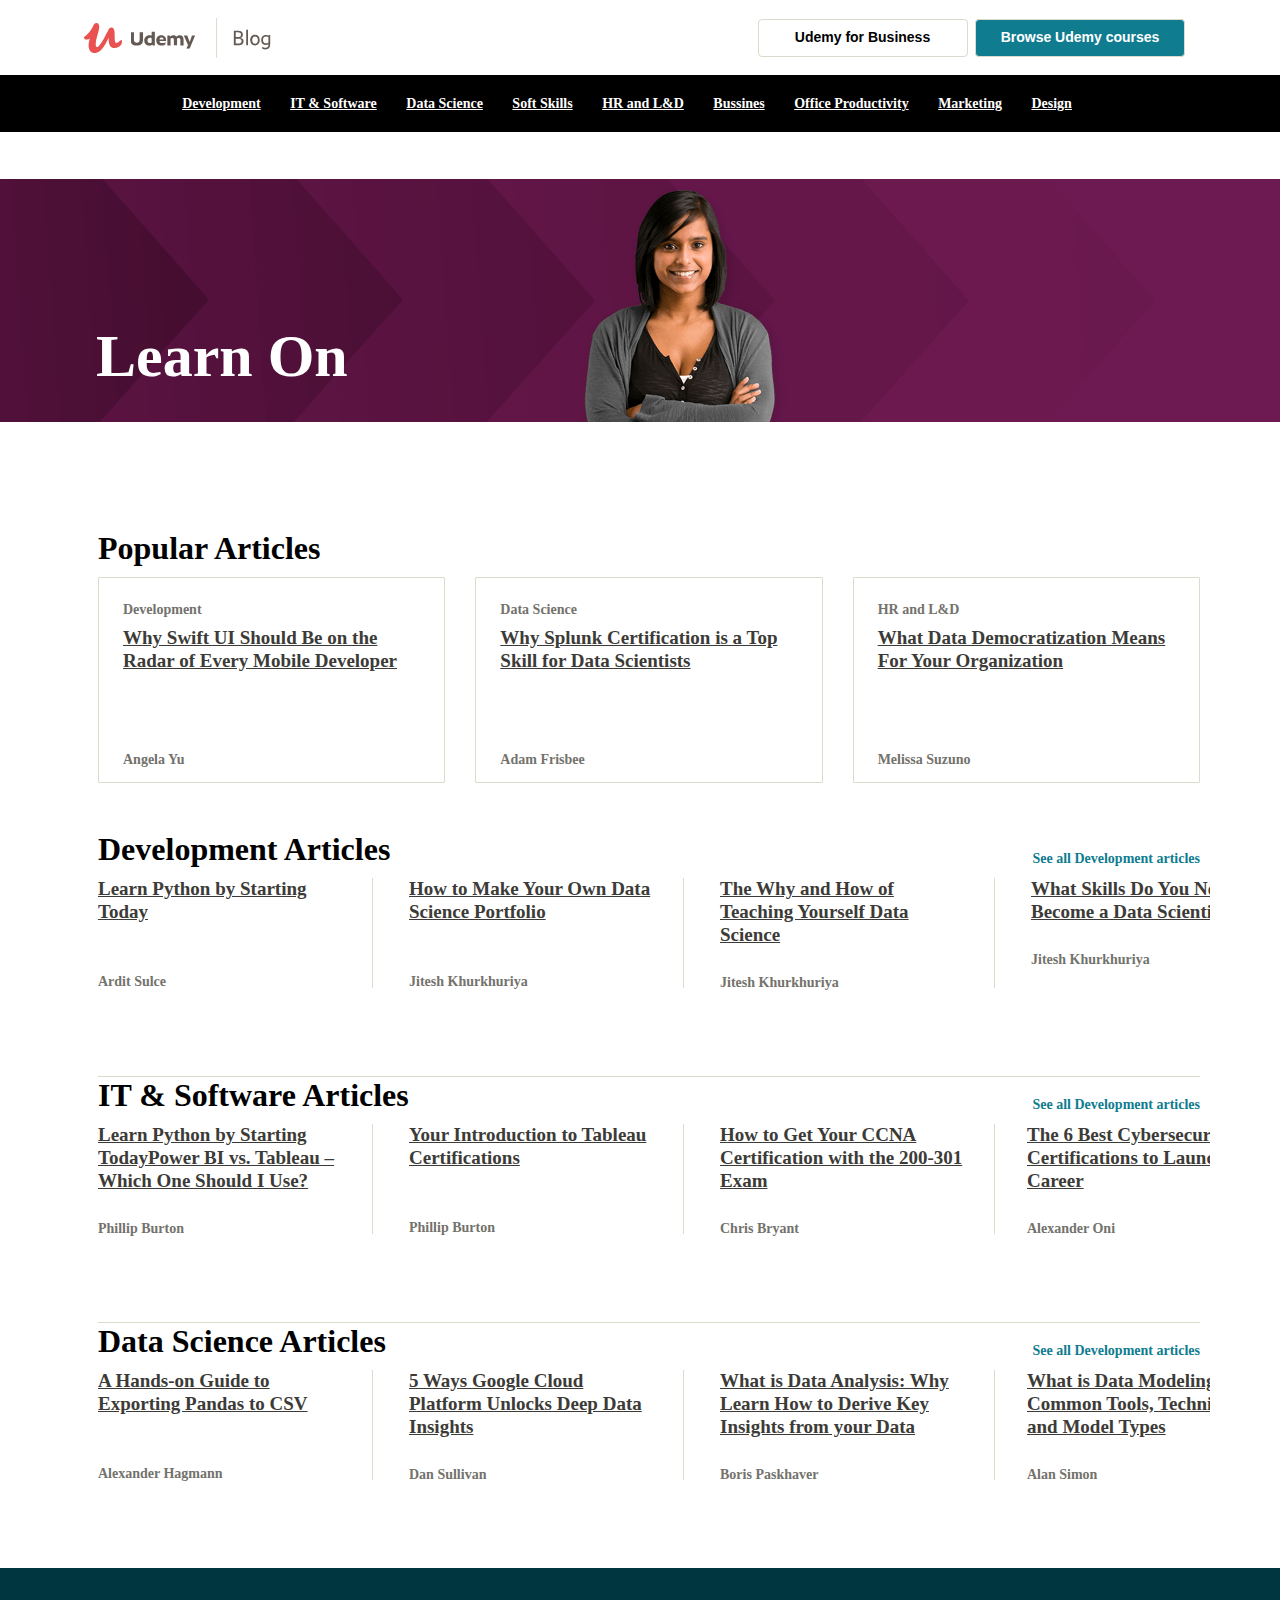
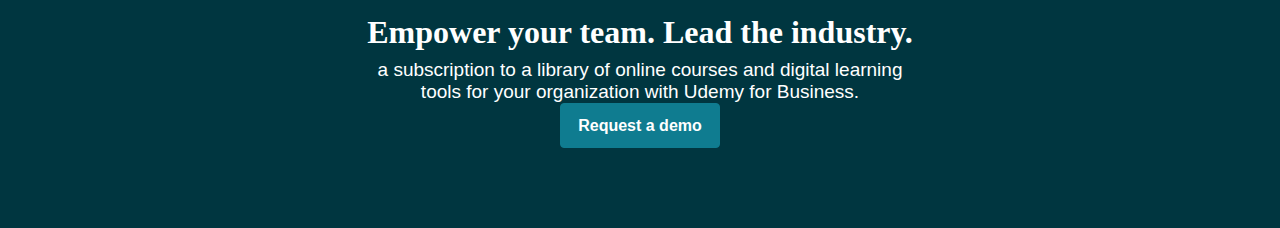
==== commit ba240230: "add" ====
--- a/UdemyBlog/index.html
+++ b/UdemyBlog/index.html
@@ -2,14 +2,17 @@
 <html lang="en">
 
 <head>
-    <meta charset="UTF-8" />
-    <meta name="viewport" content="width=device-width, initial-scale=1.0" />
+    <meta charset="UTF-8">
+    <meta name="viewport" content="width=device-width, initial-scale=1.0">
+    <title>Document</title>
     <link rel="stylesheet" href="./css/bootstrap.min.css" />
     <link rel="stylesheet" href="./css/stilos.css" />
-    <title>Document</title>
 </head>
 
 <body>
+    <!-- <script src="./corusel.js"></script> -->
+
+
     <header class="header-main">
         <div class="img-container">
             <div class="imgs">
@@ -93,6 +96,7 @@
         </div>
     </section>
 
+
     <section class="container-2">
         <div>
             <div class="block-3">
@@ -134,84 +138,129 @@
                         </h2>
                         <h2 class="title-h2d">Jitesh Khurkhuriya</h2>
                     </div>
-                    <div class="box-1">
-                        <h2 class="title-a">
-                            <a class="ref-1" href="#">20 SQL Interview Questions You’ll Be Asked for a Developer Role</a>
-                        </h2>
-                        <h2 class="title-h2d">Imtiaz Ahmad</h2>
-                    </div>
-                    <div class="box-1">
-                        <h2 class="title-a">
-                            <a class="ref-1" href="#">What is Android? A Deep Dive into the Android Mobile Platform</a>
-                        </h2>
-                        <h2 class="title-h2d">Paulo Dichone</h2>
-                    </div>
-                    <div class="box-1">
-                        <h2 class="title-a">
-                            <a class="ref-1" href="#">What is C#? An Introduction to C# Programming Language</a>
-                        </h2>
-                        <h2 class="title-h2d">Denis panjuta
-                        </h2>
-                    </div>
-                    <div class="box-1">
-                        <h2 class="title-a">
-                            <a class="ref-1" href="#">How to Create Pandas DataFrames: A Hands-On Guide</a>
-                        </h2>
-                        <h2 class="title-h2d">Alexander Hagmann</h2>
-                    </div>
-                    <div class="box-1">
-                        <h2 class="title-a">
-                            <a class="ref-1" href="#">What is the Best Python IDE?</a>
-                        </h2>
-                        <h2 class="title-h2">Jose Portilla
-                        </h2>
-                    </div>
-                    <div class="box-1">
-                        <h2 class="title-a">
-                            <a class="ref-1" href="#">How to Get Your Scrum Master Certification</a>
-                        </h2>
-                        <h2 class="title-h2">Umer Waqar
-                        </h2>
-                    </div>
-                    <div class="box-1">
-                        <h2 class="title-a">
-                            <a class="ref-1" href="#">Android vs iOS Development: How Do They Compare?</a>
-                        </h2>
-                        <h2 class="title-h2d">Morteza Kordi
-                        </h2>
-                    </div>
-                    <div class="box-1">
-                        <h2 class="title-a">
-                            <a class="ref-1" href="#">50+ of the Most Commonly Asked C++ Interview Questions</a>
-                        </h2>
-                        <h2 class="title-h2d">Abdul Bari
-                        </h2>
-                    </div>
-
-
-                </div>
-                <button id="prev">
-                        <svg xmlns="http://www.w3.org/2000/svg" width="28" height="28" viewbox="0 0 27 24">
-                            <path fill="none" d="M0 0h24v24H0V0z"/>
-                            <path d="M15.61 7.41L14.2 6l-6 6 6 6 1.41-1.41L11.03 12l4.58-4.59z"/>
-                        </svg>
-                    </button>
-                <button id="next">
-                        <svg xmlns="http://www.w3.org/2000/svg" width="28" height="28" viewbox="0 0 24 24">
-                            <path fill="none" d="M0 0h24v24H0V0z"/>
-                            <path d="M10.02 6L8.61 7.41 13.19 12l-4.58 4.59L10.02 18l6-6-6-6z"/>
-                        </svg>
-                    </button>
-            </div>
-    </section>
+                </div>
+            </div>
+        </div>
+    </section>
+
+
+    <section class="container-2 ">
+        <div>
+            <div class="block-3 line">
+                <div class="link-1">
+                    <p class="text-1">IT & Software Articles
+                    </p>
+                </div>
+                <div class="link-2">
+                    <a href="#" class="links">See all Development articles</a>
+                </div>
+            </div>
+        </div>
+    </section>
+
+
+    <section class="container-3">
+        <div id="wrapper">
+            <div id="carousel">
+                <div id="content">
+                    <div class="box-1">
+                        <h2 class="title-a">
+                            <a class="ref-1" href="#">Learn Python by Starting TodayPower BI vs. Tableau – Which One Should I Use?</a>
+                        </h2>
+                        <h2 class="title-h2d">Phillip Burton</h2>
+                    </div>
+                    <div class="box-1">
+                        <h2 class="title-a">
+                            <a class="ref-1" href="#">Your Introduction to Tableau Certifications</a>
+                        </h2>
+                        <h2 class="title-h2">Phillip Burton</h2>
+                    </div>
+                    <div class="box-1">
+                        <h2 class="title-a">
+                            <a class="ref-1" href="#">How to Get Your CCNA Certification with the 200-301 Exam<a></h2>
+                                    <h2 class="title-h2d title-hd">Chris Bryant</h2>
+                                </div>
+                                <div class="box-1 box-f">
+                                    <h2 class="title-a">
+                                        <a class="ref-1" href="#">The 6 Best Cybersecurity Certifications to Launch Your Career</a>
+                        </h2>
+                        <h2 class="title-h2d">Alexander Oni
+                        </h2>
+                    </div>
+                </div>
+            </div>
+        </div>
+        </div>
+        </div>
+    </section>
+
+    <section class="container-2 ">
+        <div>
+            <div class="block-3 line">
+                <div class="link-1">
+                    <p class="text-1">Data Science Articles
+                    </p>
+                </div>
+                <div class="link-2">
+                    <a href="#" class="links">See all Development articles</a>
+                </div>
+            </div>
+        </div>
+    </section>
+
+
+    <section class="container-3">
+        <div id="wrapper">
+            <div id="carousel">
+                <div id="content">
+                    <div class="box-1">
+                        <h2 class="title-a">
+                            <a class="ref-1" href="#">A Hands-on Guide to Exporting Pandas to CSV</a>
+                        </h2>
+                        <h2 class="title-h2">Alexander Hagmann</h2>
+                    </div>
+                    <div class="box-1">
+                        <h2 class="title-a">
+                            <a class="ref-1" href="#">5 Ways Google Cloud Platform Unlocks Deep Data Insights</a>
+                        </h2>
+                        <h2 class="title-h2d">
+                            Dan Sullivan</h2>
+                    </div>
+                    <div class="box-1">
+                        <h2 class="title-a">
+                            <a class="ref-1" href="#">What is Data Analysis: Why Learn How to Derive Key Insights from your Data<a></h2>
+                                    <h2 class="title-h2d title-hd">Boris Paskhaver</h2>
+                                </div>
+                                <div class="box-1 box-f ">
+                                    <h2 class="title-a">
+                                        <a class="ref-1" href="#">What is Data Modeling? Common Tools, Techniques, and Model Types</a>
+                        </h2>
+                        <h2 class="title-h2d">Alan Simon
+                        </h2>
+                    </div>
+                </div>
+            </div>
+        </div>
+        </div>
+        </div>
+    </section>
+
+    <section class="blocks-line">
+
+        <h2>Empower your team. Lead the industry.</h2>
+        <div>
+            <p>
+                a subscription to a library of online courses and digital learning</p>
+            <p>tools for your organization with Udemy for Business.</p>
+
+        </div>
+
+        <button class="btn-01">Request a demo</button>
+
+
+    </section>
+
 </body>
 <script src="./corusel.js"></script>
-</body>
-
-</html>
-</body>
-
-</html>
-</body>
 
 </html>--- a/UdemyBlog/css/stilos.css
+++ b/UdemyBlog/css/stilos.css
@@ -314,12 +314,24 @@
     margin-bottom: 1rem;
 }
 
+.line {
+    border-top: 1px solid #dcdacb;
+}
+
 .box-1 {
     border-right: 1px solid #dcdacb;
     padding: 0 24px 0 0;
-    width: 26.4rem;
+    width: 27.5rem;
     height: 11rem;
-    background-color: aqua;
+    /* background-color: aqua; */
+}
+
+.box-f {
+    margin-left: -4rem;
+}
+
+.title-hd {
+    text-align: left;
 }
 
 .container-3 {
@@ -327,7 +339,7 @@
     padding-left: 9.8rem;
     padding-right: 7rem;
     margin-bottom: 6rem;
-    background-color: #a79e9e;
+    /* background-color: #a79e9e; */
 }
 
 .title-h2d {
@@ -336,4 +348,47 @@
 
 .title-h2 {
     margin-top: 5rem;
+}
+
+.blocks-line {
+    background-color: #003640;
+    width: 100%;
+    height: 26rem;
+    text-align: center;
+    padding-top: 46px;
+    padding-right: 15px;
+    padding-bottom: 46px;
+    padding-left: 15px;
+}
+
+.blocks-line>h2 {
+    color: #fff;
+    font-size: 3.2rem;
+    font-weight: 700;
+    margin-bottom: 8px;
+}
+
+.blocks-line>div {
+    color: #fff;
+    font-size: 1.9rem;
+    font-family: "SF Pro Display", -apple-system, BlinkMacSystemFont, "Segoe UI", Roboto, Helvetica, Arial, sans-serif, "Apple Color Emoji", "Segoe UI Emoji", "Segoe UI Symbol";
+}
+
+.btn-01 {
+    height: 2.5rem;
+    border: 1px solid #0f7c90;
+    width: 16rem;
+    height: 4.5rem;
+    font-size: 1.6rem;
+    font-weight: 700;
+    line-height: 120%;
+    border-radius: 4px;
+    cursor: pointer;
+    background-color: #0f7c90;
+    color: #fff;
+}
+
+.btn-01:hover {
+    background-color: #0A5260;
+    border: 1px solid #0A5260;
 }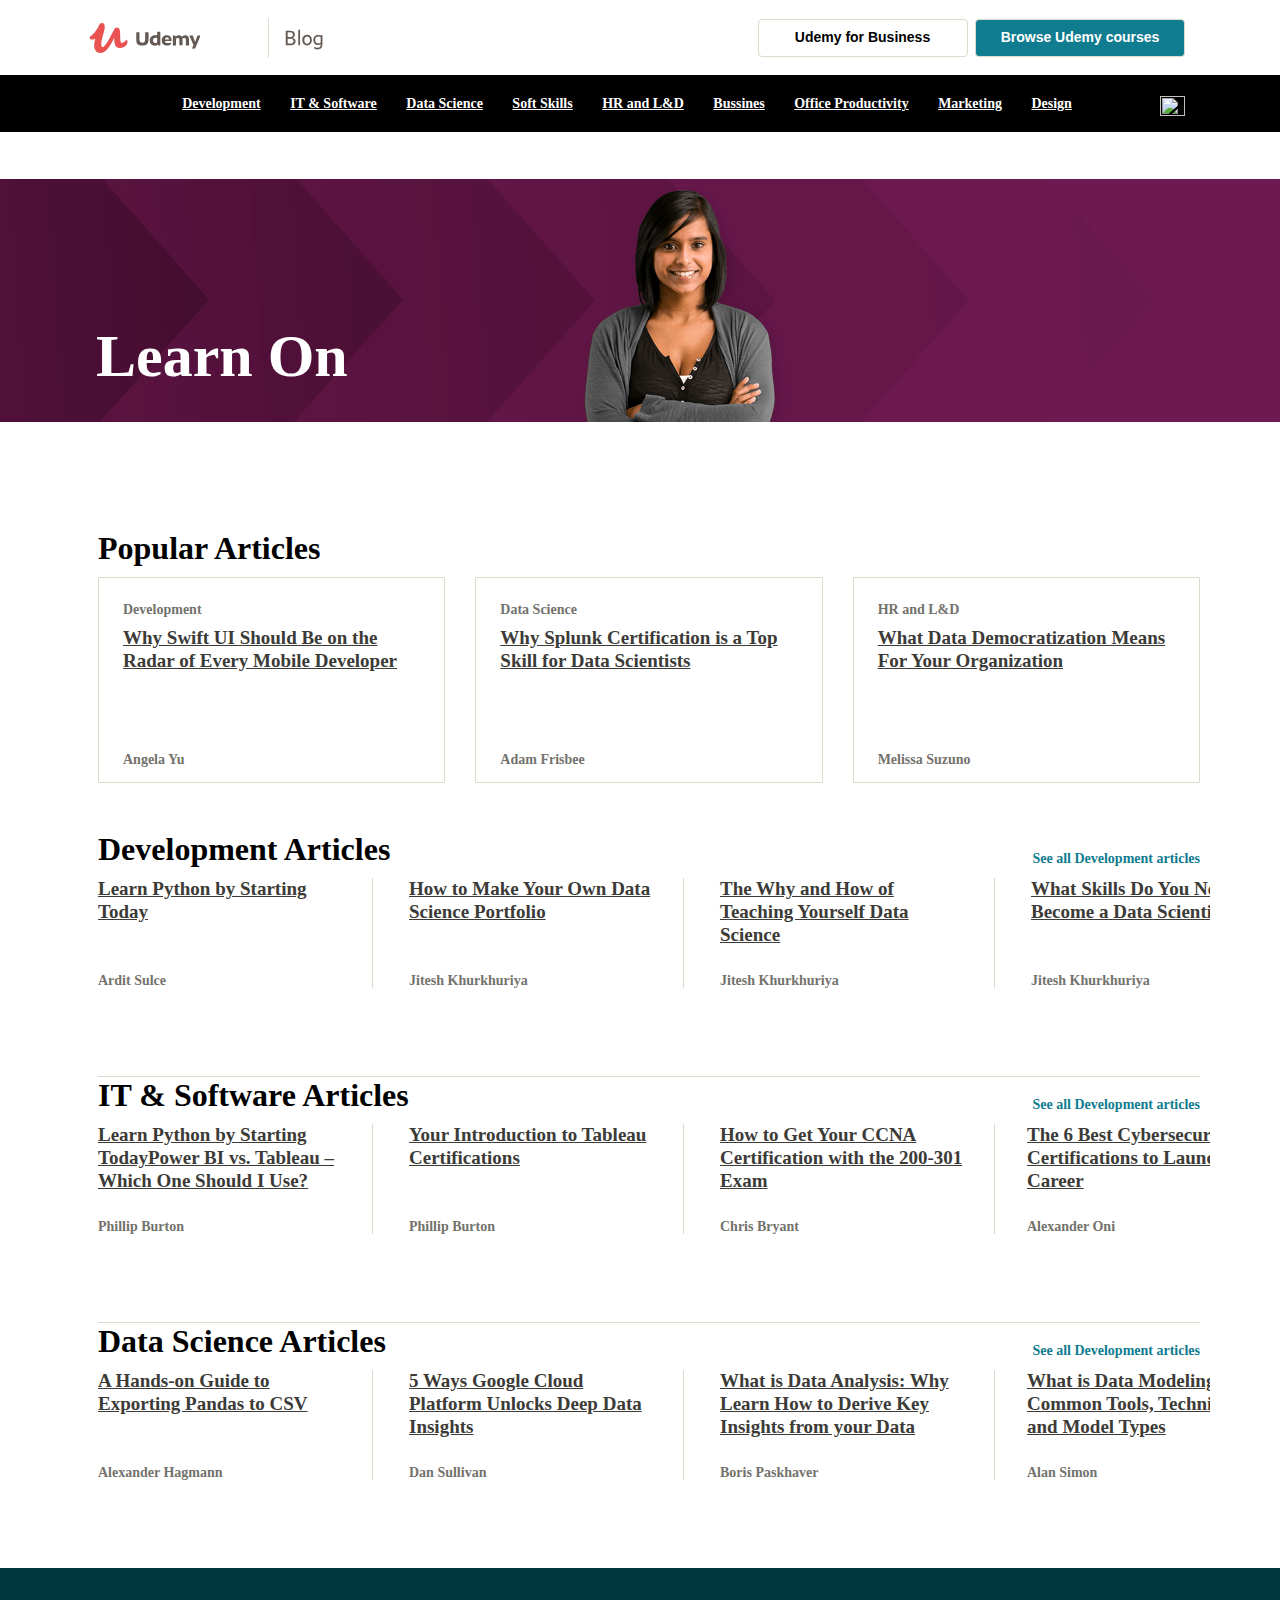
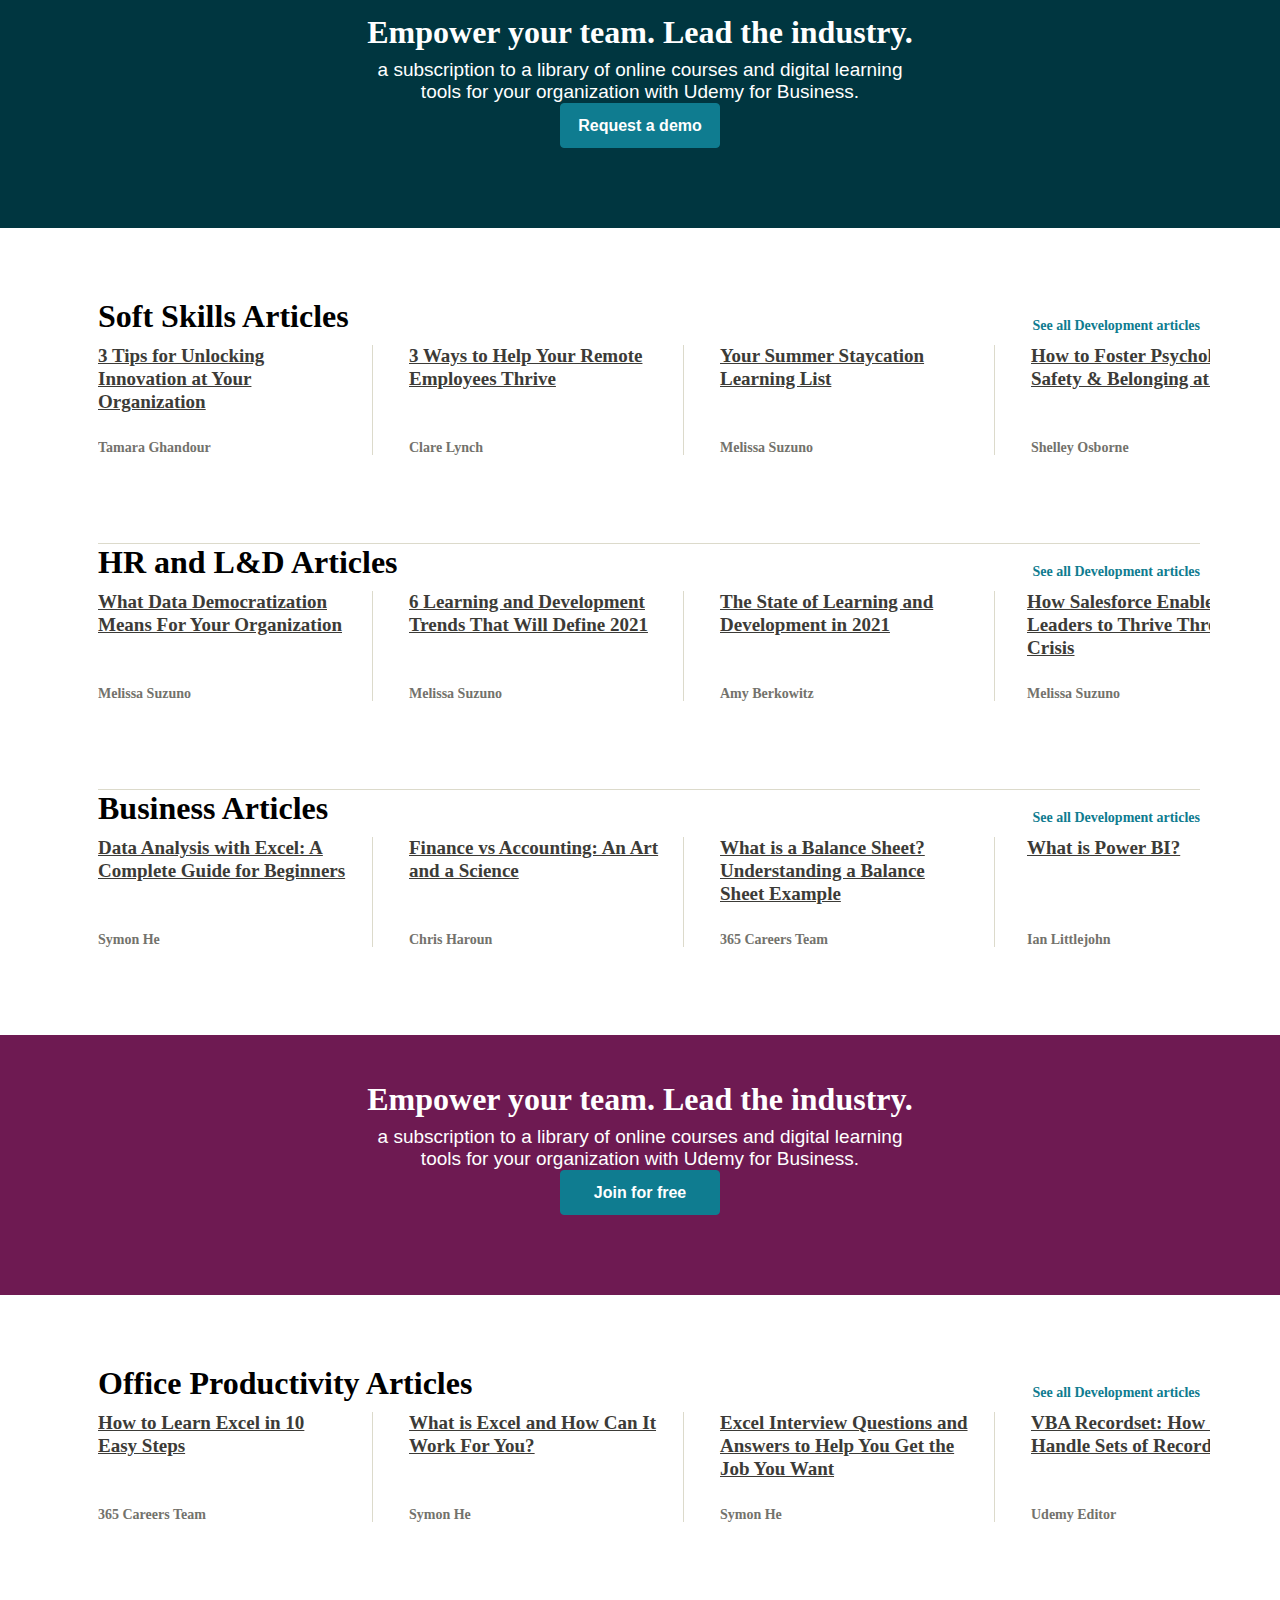
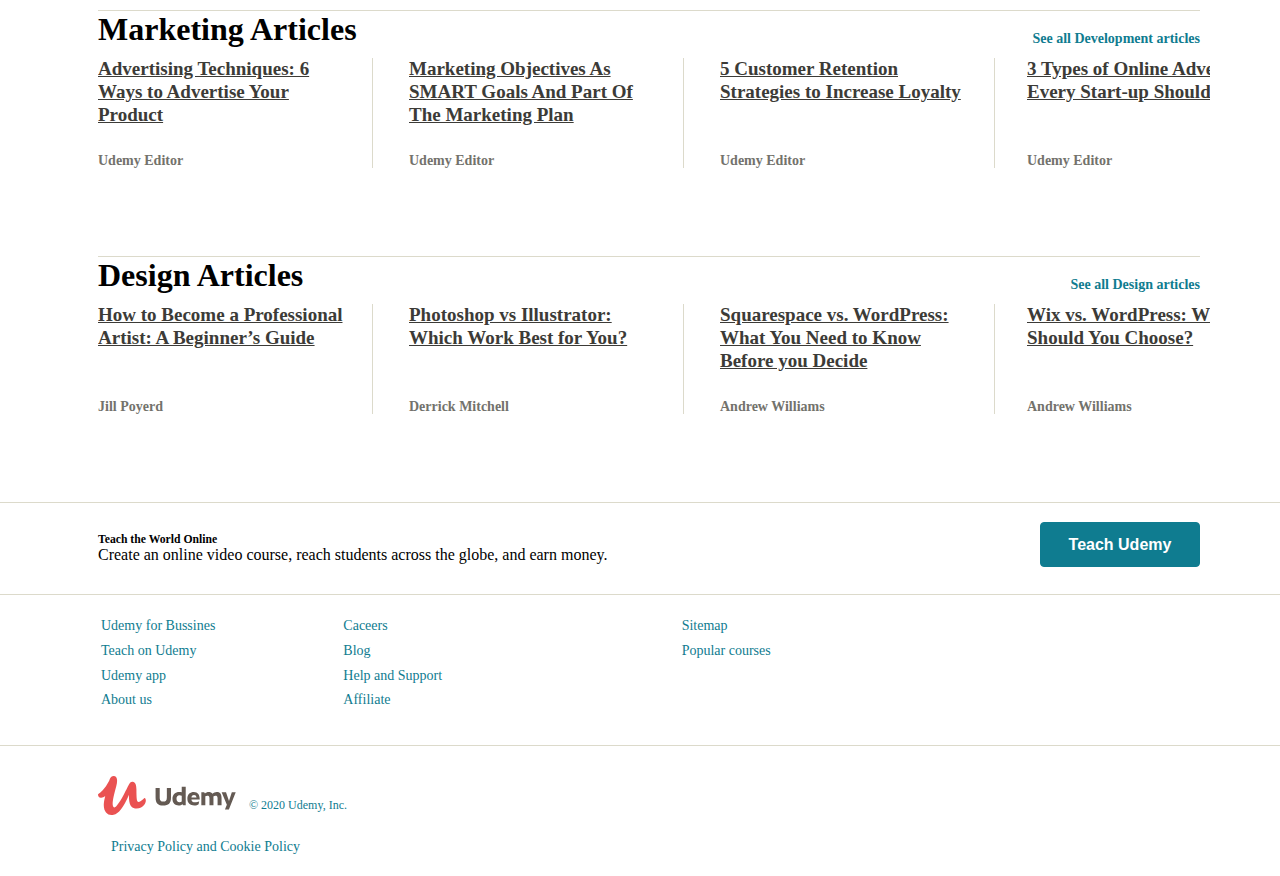
==== commit 03b230d2: "final" ====
--- a/UdemyBlog/index.html
+++ b/UdemyBlog/index.html
@@ -96,7 +96,6 @@
         </div>
     </section>
 
-
     <section class="container-2">
         <div>
             <div class="block-3">
@@ -118,13 +117,13 @@
                         <h2 class="title-a">
                             <a class="ref-1" href="#">Learn Python by Starting Today</a>
                         </h2>
-                        <h2 class="title-h2">Ardit Sulce</h2>
+                        <h2 class="title-h2d">Ardit Sulce</h2>
                     </div>
                     <div class="box-1">
                         <h2 class="title-a">
                             <a class="ref-1" href="#">How to Make Your Own Data Science Portfolio</a>
                         </h2>
-                        <h2 class="title-h2">Jitesh Khurkhuriya</h2>
+                        <h2 class="title-h2d">Jitesh Khurkhuriya</h2>
                     </div>
                     <div class="box-1">
                         <h2 class="title-a">
@@ -142,7 +141,6 @@
             </div>
         </div>
     </section>
-
 
     <section class="container-2 ">
         <div>
@@ -173,7 +171,7 @@
                         <h2 class="title-a">
                             <a class="ref-1" href="#">Your Introduction to Tableau Certifications</a>
                         </h2>
-                        <h2 class="title-h2">Phillip Burton</h2>
+                        <h2 class="title-h2d">Phillip Burton</h2>
                     </div>
                     <div class="box-1">
                         <h2 class="title-a">
@@ -208,7 +206,6 @@
         </div>
     </section>
 
-
     <section class="container-3">
         <div id="wrapper">
             <div id="carousel">
@@ -217,7 +214,7 @@
                         <h2 class="title-a">
                             <a class="ref-1" href="#">A Hands-on Guide to Exporting Pandas to CSV</a>
                         </h2>
-                        <h2 class="title-h2">Alexander Hagmann</h2>
+                        <h2 class="title-h2d">Alexander Hagmann</h2>
                     </div>
                     <div class="box-1">
                         <h2 class="title-a">
@@ -260,7 +257,382 @@
 
     </section>
 
+
+    <section class="container-2">
+        <div>
+            <div class="block-3">
+                <div class="link-1">
+                    <p class="text-1">Soft Skills Articles</p>
+                </div>
+                <div class="link-2">
+                    <a href="#" class="links">See all Development articles</a>
+                </div>
+            </div>
+        </div>
+    </section>
+
+    <section class="container-3">
+        <div id="wrapper">
+            <div id="carousel">
+                <div id="content">
+                    <div class="box-1">
+                        <h2 class="title-a">
+                            <a class="ref-1" href="#">3 Tips for Unlocking Innovation at Your Organization</a>
+                        </h2>
+                        <h2 class="title-h2d">Tamara Ghandour</h2>
+                    </div>
+                    <div class="box-1">
+                        <h2 class="title-a">
+                            <a class="ref-1" href="#">3 Ways to Help Your Remote Employees Thrive</a>
+                        </h2>
+                        <h2 class="title-h2d">
+                            Clare Lynch</h2>
+                    </div>
+                    <div class="box-1">
+                        <h2 class="title-a">
+                            <a class="ref-1" href="#">Your Summer Staycation Learning List</a>
+                        </h2>
+                        <h2 class="title-h2d ">
+                            Melissa Suzuno</h2>
+                    </div>
+                    <div class="box-1">
+                        <h2 class="title-a">
+                            <a class="ref-1" href="#">How to Foster Psychological Safety & Belonging at Work</a>
+                        </h2>
+                        <h2 class="title-h2d">Shelley Osborne</h2>
+                    </div>
+                </div>
+            </div>
+        </div>
+    </section>
+
+    <section class="container-2 ">
+        <div>
+            <div class="block-3 line">
+                <div class="link-1">
+                    <p class="text-1">HR and L&D Articles
+                    </p>
+                </div>
+                <div class="link-2">
+                    <a href="#" class="links">See all Development articles</a>
+                </div>
+            </div>
+        </div>
+    </section>
+
+    <section class="container-3">
+        <div id="wrapper">
+            <div id="carousel">
+                <div id="content">
+                    <div class="box-1">
+                        <h2 class="title-a">
+                            <a class="ref-1" href="#">What Data Democratization Means For Your Organization</a>
+                        </h2>
+                        <h2 class="title-h2d">Melissa Suzuno</h2>
+                    </div>
+                    <div class="box-1">
+                        <h2 class="title-a">
+                            <a class="ref-1" href="#">6 Learning and Development Trends That Will Define 2021</a>
+                        </h2>
+                        <h2 class="title-h2d">Melissa Suzuno</h2>
+                    </div>
+                    <div class="box-1">
+                        <h2 class="title-a">
+                            <a class="ref-1" href="#">The State of Learning and Development in 2021<a></h2>
+                                    <h2 class="title-h2d title-hd">Amy Berkowitz</h2>
+                                </div>
+                                <div class="box-1 box-f">
+                                    <h2 class="title-a">
+                                        <a class="ref-1" href="#">How Salesforce Enables Leaders to Thrive Through Crisis</a>
+                        </h2>
+                        <h2 class="title-h2d">Melissa Suzuno
+                        </h2>
+                    </div>
+                </div>
+            </div>
+        </div>
+        </div>
+        </div>
+    </section>
+
+    <section class="container-2 ">
+        <div>
+            <div class="block-3 line">
+                <div class="link-1">
+                    <p class="text-1">Business Articles
+                    </p>
+                </div>
+                <div class="link-2">
+                    <a href="#" class="links">See all Development articles</a>
+                </div>
+            </div>
+        </div>
+    </section>
+
+
+    <section class="container-3">
+        <div id="wrapper">
+            <div id="carousel">
+                <div id="content">
+                    <div class="box-1">
+                        <h2 class="title-a">
+                            <a class="ref-1" href="#">Data Analysis with Excel: A Complete Guide for Beginners</a>
+                        </h2>
+                        <h2 class="title-h2d">Symon He</h2>
+                    </div>
+                    <div class="box-1">
+                        <h2 class="title-a">
+                            <a class="ref-1" href="#">Finance vs Accounting: An Art and a Science</a>
+                        </h2>
+                        <h2 class="title-h2d">
+                            Chris Haroun</h2>
+                    </div>
+                    <div class="box-1">
+                        <h2 class="title-a">
+                            <a class="ref-1" href="#">What is a Balance Sheet? Understanding a Balance Sheet Example<a></h2>
+                                    <h2 class="title-h2d title-hd">365 Careers Team</h2>
+                                </div>
+                                <div class="box-1 box-f">
+                                    <h2 class="title-a">
+                                        <a class="ref-1" href="#">What is Power BI?</a>
+                        </h2>
+                        <h2 class="title-h2d">
+                            Ian Littlejohn
+                        </h2>
+                    </div>
+                </div>
+            </div>
+        </div>
+        </div>
+        </div>
+    </section>
+
+    <section class="blocks-line2">
+        <h2>Empower your team. Lead the industry.</h2>
+        <div>
+            <p>a subscription to a library of online courses and digital learning</p>
+            <p>tools for your organization with Udemy for Business.</p>
+        </div>
+        <button class="btn-01">Join for free</button>
+    </section>
+
+
+    <section class="container-2">
+        <div>
+            <div class="block-3">
+                <div class="link-1">
+                    <p class="text-1">Office Productivity Articles</p>
+                </div>
+                <div class="link-2">
+                    <a href="#" class="links">See all Development articles</a>
+                </div>
+            </div>
+        </div>
+    </section>
+
+    <section class="container-3">
+        <div id="wrapper">
+            <div id="carousel">
+                <div id="content">
+                    <div class="box-1">
+                        <h2 class="title-a">
+                            <a class="ref-1" href="#">How to Learn Excel in 10 Easy Steps</a>
+                        </h2>
+                        <h2 class="title-h2d">365 Careers Team</h2>
+                    </div>
+                    <div class="box-1">
+                        <h2 class="title-a">
+                            <a class="ref-1" href="#">What is Excel and How Can It Work For You?</a>
+                        </h2>
+                        <h2 class="title-h2d">
+                            Symon He</h2>
+                    </div>
+                    <div class="box-1">
+                        <h2 class="title-a">
+                            <a class="ref-1" href="#">Excel Interview Questions and Answers to Help You Get the Job You Want</a>
+                        </h2>
+                        <h2 class="title-h2d ">
+                            Symon He</h2>
+                    </div>
+                    <div class="box-1">
+                        <h2 class="title-a">
+                            <a class="ref-1" href="#">VBA Recordset: How to Handle Sets of Records Easily</a>
+                        </h2>
+                        <h2 class="title-h2d">Udemy Editor</h2>
+                    </div>
+                </div>
+            </div>
+        </div>
+    </section>
+
+    <section class="container-2 ">
+        <div>
+            <div class="block-3 line">
+                <div class="link-1">
+                    <p class="text-1">Marketing Articles
+                    </p>
+                </div>
+                <div class="link-2">
+                    <a href="#" class="links">See all Development articles</a>
+                </div>
+            </div>
+        </div>
+    </section>
+
+    <section class="container-3">
+        <div id="wrapper">
+            <div id="carousel">
+                <div id="content">
+                    <div class="box-1">
+                        <h2 class="title-a">
+                            <a class="ref-1" href="#">Advertising Techniques: 6 Ways to Advertise Your Product</a>
+                        </h2>
+                        <h2 class="title-h2d">
+                            Udemy Editor</h2>
+                    </div>
+                    <div class="box-1">
+                        <h2 class="title-a">
+                            <a class="ref-1" href="#">Marketing Objectives As SMART Goals And Part Of The Marketing Plan</a>
+                        </h2>
+                        <h2 class="title-h2d">
+                            Udemy Editor</h2>
+                    </div>
+                    <div class="box-1">
+                        <h2 class="title-a">
+                            <a class="ref-1" href="#">5 Customer Retention Strategies to Increase Loyalty<a></h2>
+                                    <h2 class="title-h2d title-hd">
+                                        Udemy Editor</h2>
+                                </div>
+                                <div class="box-1 box-f">
+                                    <h2 class="title-a">
+                                        <a class="ref-1" href="#">3 Types of Online Advertising Every Start-up Should Know</a>
+                        </h2>
+                        <h2 class="title-h2d">
+                            Udemy Editor
+                        </h2>
+                    </div>
+                </div>
+            </div>
+        </div>
+        </div>
+        </div>
+    </section>
+
+    <section class="container-2 ">
+        <div>
+            <div class="block-3 line">
+                <div class="link-1">
+                    <p class="text-1">Design Articles
+                    </p>
+                </div>
+                <div class="link-2">
+                    <a href="#" class="links">See all Design articles</a>
+                </div>
+            </div>
+        </div>
+    </section>
+
+    <section class="container-3">
+        <div id="wrapper">
+            <div id="carousel">
+                <div id="content">
+                    <div class="box-1">
+                        <h2 class="title-a">
+                            <a class="ref-1" href="#">How to Become a Professional Artist: A Beginner’s Guide</a>
+                        </h2>
+                        <h2 class="title-h2d">
+                            Jill Poyerd
+                        </h2>
+                    </div>
+                    <div class="box-1">
+                        <h2 class="title-a">
+                            <a class="ref-1" href="#">Photoshop vs Illustrator: Which Work Best for You?</a>
+                        </h2>
+                        <h2 class="title-h2d">
+                            Derrick Mitchell</h2>
+                    </div>
+                    <div class="box-1">
+                        <h2 class="title-a">
+                            <a class="ref-1" href="#">Squarespace vs. WordPress: What You Need to Know Before you Decide<a></h2>
+                                    <h2 class="title-h2d title-hd">
+                                        Andrew Williams</h2>
+                                </div>
+                                <div class="box-1 box-f">
+                                    <h2 class="title-a">
+                                        <a class="ref-1" href="#">Wix vs. WordPress: Which Should You Choose?</a>
+                        </h2>
+                        <h2 class="title-h2d">
+                            Andrew Williams
+                        </h2>
+                    </div>
+                </div>
+            </div>
+        </div>
+        </div>
+        </div>
+    </section>
+
+    <footer class="line foot">
+        <div class="container-tech">
+            <h3>Teach the World Online</h3>
+            <div>
+                Create an online video course, reach students across the globe, and earn money.
+                <button class="btn-01 btn-footer">Teach Udemy</button>
+            </div>
+        </div>
+
+        <div class="line2-tech">
+            <div class="link02">
+                <ul>
+                    <li><a href="#">Udemy for Bussines</a></li>
+                    <li><a href="#">Teach on Udemy</a></li>
+                    <li><a href="">Udemy app</a></li>
+                    <li><a href="">About us</a></li>
+
+                </ul>
+            </div>
+            <div class="link03">
+                <ul>
+                    <li><a href="#">Caceers</a></li>
+                    <li><a href="#">Blog</a></li>
+                    <li><a href="">Help and Support</a></li>
+                    <li><a href="">Affiliate</a></li>
+
+                </ul>
+            </div>
+            <div class="link04">
+                <ul>
+                    <li><a href="#">Sitemap</a></li>
+                    <li><a href="#">Popular courses</a></li>
+                </ul>
+            </div>
+        </div>
+        <div class="line3-tech  line">
+            <div class="row foot-inferior">
+                <div class="col-3 l02 ">
+                    <img src="./img-class/logoUdemyLetra.svg " alt=" ">
+                    <div class="link05">
+                        <ul>
+                            <li><a href="">© 2020 Udemy, Inc.</a></li>
+                        </ul>
+                    </div>
+                </div>
+                <div class="col-6 l03 "></div>
+                <div class="col-3 l04 ">
+                    <div class="link-infeior ">
+                        <ul>
+                            <li><a href=" ">Privacy Policy and Cookie Policy</a></li>
+                        </ul>
+                    </div>
+                </div>
+            </div>
+        </div>
+
+
+    </footer>
+
+
 </body>
-<script src="./corusel.js"></script>
+<script src="./corusel.js "></script>
 
 </html>--- a/UdemyBlog/css/stilos.css
+++ b/UdemyBlog/css/stilos.css
@@ -101,7 +101,8 @@
 }
 
 .icon {
-    height: 2.5rem;
+    height: 2rem;
+    width: 2.5rem;
     float: right;
     margin-right: 9.5rem;
     margin-left: -15rem;
@@ -251,12 +252,8 @@
   }
 } */
 
-#wrapper {
-    width: 100%;
-    position: relative;
-}
-
 #carousel {
+    display: flex;
     overflow: auto;
     scroll-behavior: smooth;
     scrollbar-width: none;
@@ -267,41 +264,13 @@
     height: 0;
 }
 
-#prev,
-#next {
-    display: flex;
-    justify-content: center;
-    align-content: center;
-    background: transparent;
-    border: none;
-    padding: 8px;
-    border: 0.1rem solid #fff;
-    box-shadow: 0 0 5px #a79e9e;
-    border-radius: 50%;
-    outline: 0;
-    cursor: pointer;
-    position: absolute;
-}
-
-#prev {
-    top: 50%;
-    left: 0;
-    transform: translate(0%, -50%);
-    display: none;
-    margin-left: -2.5rem;
-}
-
-#next {
-    top: 50%;
-    right: 0;
-    transform: translate(-50%, -50%);
-    margin-right: -2.5rem;
-}
+
+/*  */
 
 #content {
-    display: grid;
+    display: flex;
     grid-gap: 3.6rem;
-    grid-auto-flow: column;
+    /* grid-auto-flow: column; */
 }
 
 .ref-1 {
@@ -312,9 +281,12 @@
 
 .title-a {
     margin-bottom: 1rem;
-}
-
-.line {
+    height: 6.7rem;
+}
+
+.line,
+footer,
+.line2-tech {
     border-top: 1px solid #dcdacb;
 }
 
@@ -352,6 +324,14 @@
 
 .blocks-line {
     background-color: #003640;
+}
+
+.blocks-line2 {
+    background-color: #6e1a52;
+}
+
+.blocks-line,
+.blocks-line2 {
     width: 100%;
     height: 26rem;
     text-align: center;
@@ -359,16 +339,19 @@
     padding-right: 15px;
     padding-bottom: 46px;
     padding-left: 15px;
-}
-
-.blocks-line>h2 {
+    margin-bottom: 7rem;
+}
+
+.blocks-line>h2,
+.blocks-line2>h2 {
     color: #fff;
     font-size: 3.2rem;
     font-weight: 700;
     margin-bottom: 8px;
 }
 
-.blocks-line>div {
+.blocks-line>div,
+.blocks-line2>div {
     color: #fff;
     font-size: 1.9rem;
     font-family: "SF Pro Display", -apple-system, BlinkMacSystemFont, "Segoe UI", Roboto, Helvetica, Arial, sans-serif, "Apple Color Emoji", "Segoe UI Emoji", "Segoe UI Symbol";
@@ -391,4 +374,92 @@
 .btn-01:hover {
     background-color: #0A5260;
     border: 1px solid #0A5260;
+}
+
+.foot {
+    padding-top: 3rem;
+    padding-bottom: 3rem;
+}
+
+.btn-footer {
+    float: right;
+    margin-top: -2.4rem;
+}
+
+.container-tech,
+.container-tech,
+.line2-tech,
+.line3-tech {
+    padding-left: 9.8rem;
+    padding-right: 8rem;
+    padding-bottom: 3rem;
+}
+
+.container-tech>div {
+    font-size: 1.6rem;
+}
+
+.line2-tech {
+    display: flex;
+}
+
+.link02>ul>li,
+.link03>ul>li,
+.link04>ul>li,
+.link-infeior>ul>li {
+    list-style: none;
+    text-align: left;
+    text-decoration-style: none;
+    margin: 0;
+    padding-bottom: 0.5rem;
+}
+
+.link02>ul>li>a,
+.link03>ul>li>a,
+.link04>ul>li>a,
+.link-infeior>ul>li>a {
+    text-decoration: none;
+    color: #0f7c90;
+    line-height: 140%;
+    font-weight: 400;
+}
+
+.link02,
+.link03,
+.link04 {
+    width: 22.9%;
+    margin-left: -1rem;
+}
+
+.link04 {
+    padding-left: 9.6rem;
+}
+
+.link05>ul>li>a {
+    text-decoration: none;
+    color: #0f7c90;
+    line-height: 140%;
+    font-weight: 400;
+    font-size: 1.2rem;
+    text-decoration-style: none;
+}
+
+.link05>ul>li,
+.menu-container>ul>li {
+    list-style: none;
+}
+
+.foot-inferior {
+    padding-top: 3rem;
+    margin-bottom: -4.5rem;
+}
+
+.footer-inferior,
+img {
+    width: 13.8rem;
+    height: 4rem;
+}
+
+.l02 {
+    display: flex;
 }